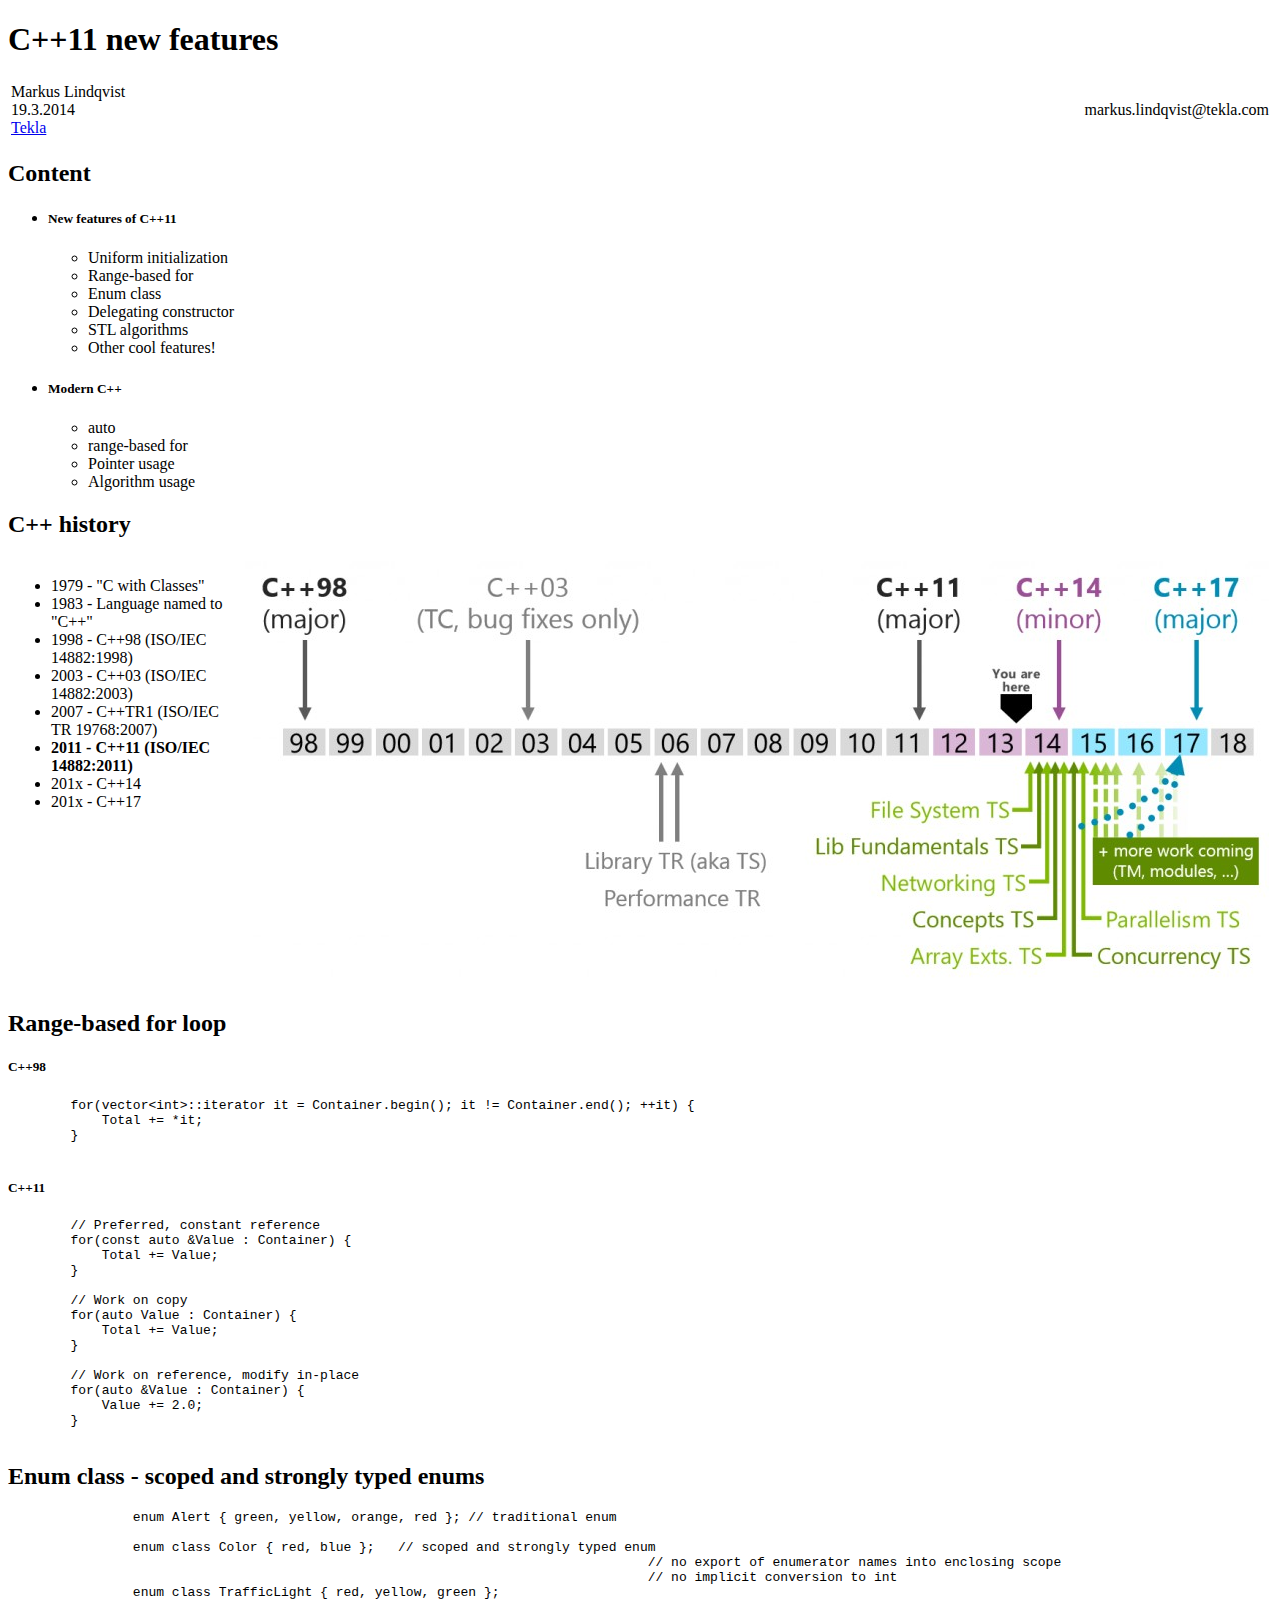
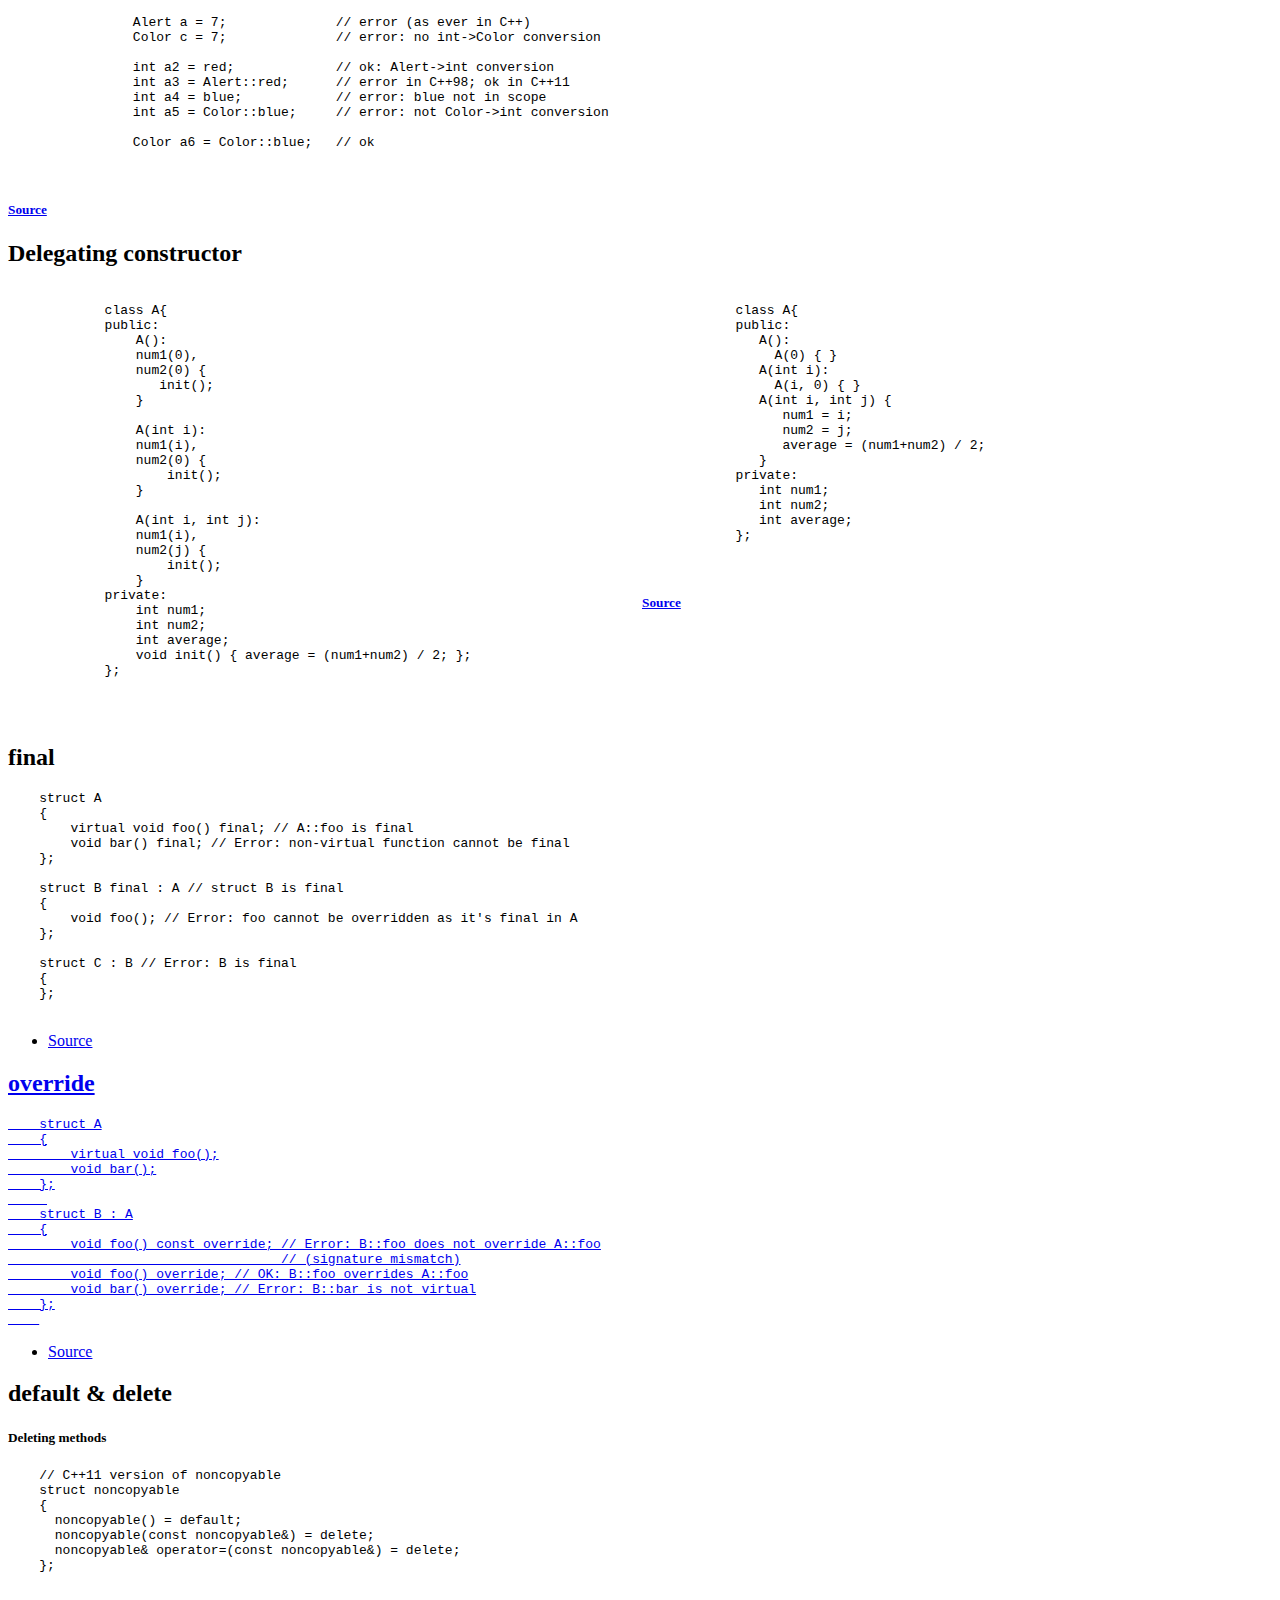
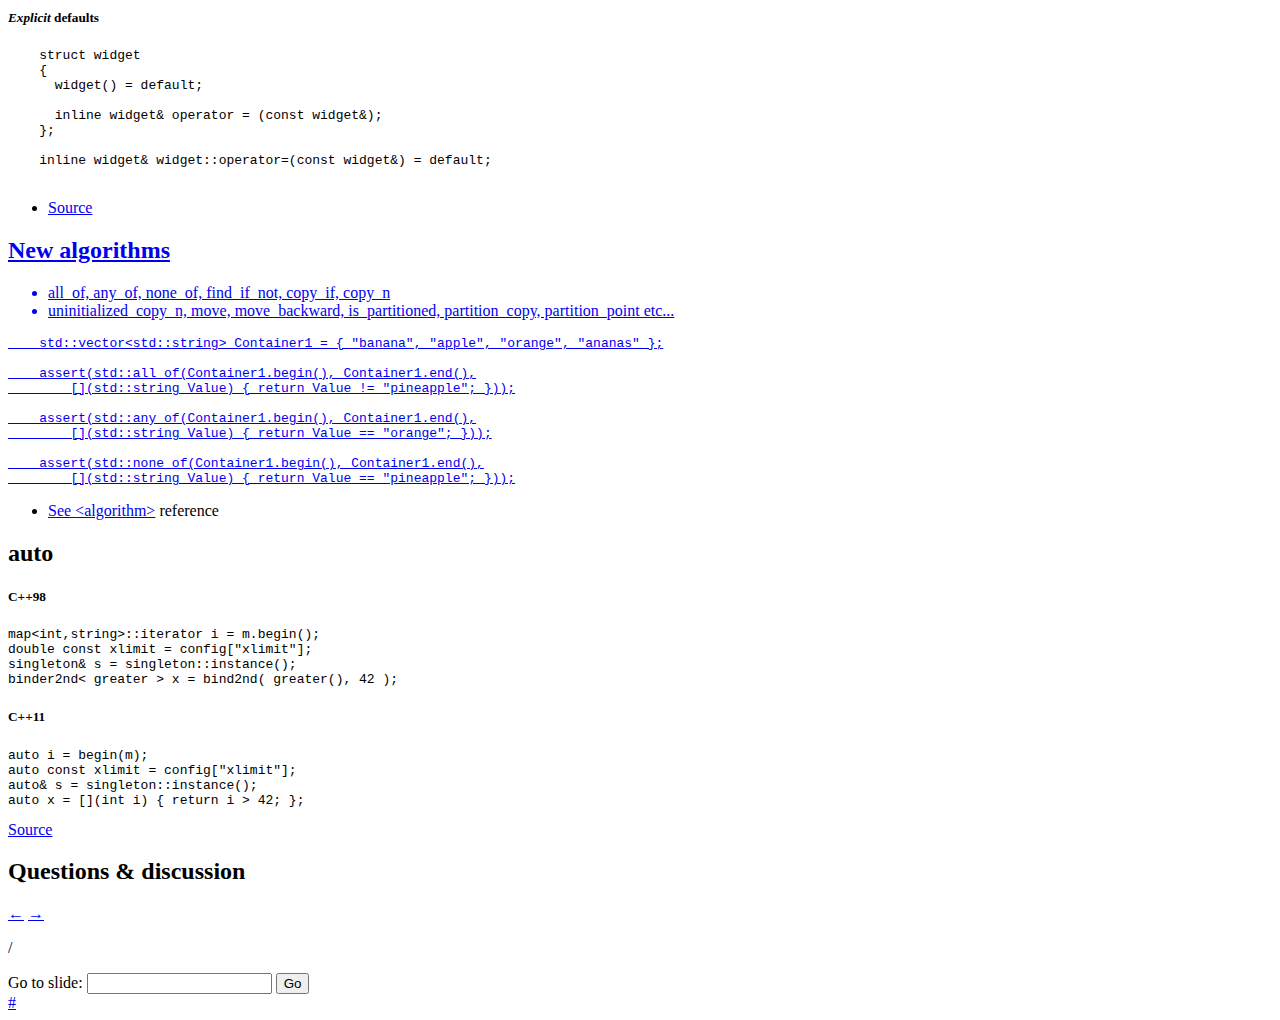
==== cpp_vs2013.html @ 58fe328d "C++11 slides" ====
<!DOCTYPE html>
<html class="no-js" lang="en"> 
    <head>
	<meta http-equiv="Content-Type" content="text/html; charset=UTF-8">
	<meta charset="utf-8">
	<meta http-equiv="X-UA-Compatible" content="IE=edge,chrome=1">

	<title>C++11 new features</title>    
	<meta name="description" content="">
	<meta name="viewport" content="width=1024, user-scalable=no">

	<!-- Core and extension CSS files -->
	<link rel="stylesheet" href="css/deck.core.css">
	<link rel="stylesheet" href="css/deck.goto.css">
	<link rel="stylesheet" href="css/deck.menu.css">
	<link rel="stylesheet" href="css/deck.navigation.css">
	<link rel="stylesheet" href="css/deck.status.css">
	<link rel="stylesheet" href="css/deck.hash.css">
	
	<link href="js/css" rel="stylesheet" type="text/css.css">        
	<link href="js/css(1)" rel="stylesheet" type="text/css">

	<!-- Theme CSS files -->
	<link rel="stylesheet" id="style-theme-link" href="css/swiss.css">
	<link rel="stylesheet" id="transition-theme-link" href="css/horizontal-slide.css">
	
	<script src="js/modernizr.custom.js"></script><style type="text/css"></style>
	<link type="text/css" rel="stylesheet" href="css/shCoreDefault.css">
	
	<!-- Custom CSS just for this page -->        
	<link rel="stylesheet" href="css/tekla.css"> 
</head>
<body class="deck-container">

<section class="slide">
	<h1>C++11 new features</h1>
	<div class="title-page">
		<p></p>
		<table width="100%">
		  <colgroup>
			<col width="1*">
			<col width="1*">
		  </colgroup>
		<tbody>
			<tr><td>
			Markus Lindqvist<br>
			19.3.2014<br>
			<a href="http://tekla.com">Tekla</a></td>
			<td><p align="right">
			markus.lindqvist@tekla.com<br>
			</p></td></tr>
			</tbody>
		</table>
	</div>
</section>

<section class="slide">
	<h2>Content</h2>
	<ul>
		<li><h5>New features of C++11</h5>
			<ul>
				<li>Uniform initialization</li>
				<li>Range-based for</li>
				<li>Enum class</li>
				<li>Delegating constructor</li>
				<li>STL algorithms</li>
				<li>Other cool features!</li>
			</ul>
		</li>
		<li><h5>Modern C++</h5>
			<ul>
				<li>auto</li>
				<li>range-based for</li>
				<li>Pointer usage</li>
				<li>Algorithm usage</li>
			</ul>
		</li>
	</ul>
</section>

<!-- next slide -->
<section class="slide">
	<h2>C++ history</h2>
	<table style="width: 100%">
		<colgroup>
			<col width="50%" /><col width="50%" />
		</colgroup>
		<tr>
		<td valign="top"><!-- Other input -->
			<ul>
				<li>1979 - "C with Classes"</li>
				<li>1983 - Language named to "C++"</li>
				<li>1998 - C++98 (ISO/IEC 14882:1998)</li>
				<li>2003 - C++03 (ISO/IEC 14882:2003)</li>
				<li>2007 - C++TR1 (ISO/IEC TR 19768:2007)</li>
				<li><strong>2011 - C++11 (ISO/IEC 14882:2011)</strong></li>
				<li>201x - C++14</li>
				<li>201x - C++17</li>
			</ul>
		</td>
		<td valign="top"><!-- Other input -->
			<img src="img/cpp_evolution.jpg" alt="" />
		</td>
	</table>
</section>

<!-- next slide -->
<section class="slide">
	<h2>Range-based for loop</h2>
	<h5>C++98</h5>
	<pre class="brush: c++">
	for(vector&lt;int>::iterator it = Container.begin(); it != Container.end(); ++it) {
	    Total += *it;
	}
	</pre>
	<h5>C++11</h5>
	<pre class="brush: c++">
	// Preferred, constant reference
	for(const auto &Value : Container) {
	    Total += Value;
	}

	// Work on copy
	for(auto Value : Container) {
	    Total += Value;
	}

	// Work on reference, modify in-place
	for(auto &Value : Container) {
	    Value += 2.0;
	}
	</pre>
</section>

<section class="slide">
	<h2>Enum class - scoped and strongly typed enums</h2>
	<pre class="brush: c++">
		enum Alert { green, yellow, orange, red }; // traditional enum

		enum class Color { red, blue };   // scoped and strongly typed enum
										  // no export of enumerator names into enclosing scope
										  // no implicit conversion to int
		enum class TrafficLight { red, yellow, green };

		Alert a = 7;              // error (as ever in C++)
		Color c = 7;              // error: no int->Color conversion

		int a2 = red;             // ok: Alert->int conversion
		int a3 = Alert::red;      // error in C++98; ok in C++11
		int a4 = blue;            // error: blue not in scope
		int a5 = Color::blue;     // error: not Color->int conversion

		Color a6 = Color::blue;   // ok

	</pre>
	
	<h5><a href="http://www.stroustrup.com/C++11FAQ.html#enum">Source</a></h5>
</section>

<section class="slide">
	<h2>Delegating constructor</h2>
	<table style="width: 100%">
		<colgroup>
			<col width="50%" /><col width="50%" />
		</colgroup>
		<tr>
		<td valign="top">
            <pre class="brush: c++">
            class A{
            public:
                A():
                num1(0),
                num2(0) {
                   init();
                }
                
                A(int i):
                num1(i),
                num2(0) {
                    init();
                }
                
                A(int i, int j):
                num1(i),
                num2(j) {
                    init();
                }
            private:
                int num1;
                int num2;
                int average;
                void init() { average = (num1+num2) / 2; };
            };

            </pre>
        </td>
        <td valign="top"><!-- Other input -->
            <pre class="brush: c++">
            class A{
            public:    
               A():
                 A(0) { }
               A(int i):
                 A(i, 0) { }
               A(int i, int j) {
                  num1 = i;
                  num2 = j;
                  average = (num1+num2) / 2;
               }
            private:
               int num1;
               int num2;
               int average;
            };

            </pre>
            <h5><a href="https://www.ibm.com/developerworks/community/blogs/5894415f-be62-4bc0-81c5-3956e82276f3/entry/introduction_to_the_c_11_feature_delegating_constructors?lang=en">Source</a></h5>
		</td>
	</table>
</section>

<section class="slide">
	<h2>final</h2>
    <pre class="brush: c++">
    struct A
    {
        virtual void foo() final; // A::foo is final
        void bar() final; // Error: non-virtual function cannot be final
    };
     
    struct B final : A // struct B is final
    {
        void foo(); // Error: foo cannot be overridden as it's final in A
    };
     
    struct C : B // Error: B is final
    {
    };
    </pre>
	<ul>
		<li><a href="http://en.cppreference.com/w/cpp/language/final">Source</li>
	</ul>
</section>

<section class="slide">
	<h2>override</h2>
    <pre class="brush: c++">
    struct A
    {
        virtual void foo();
        void bar();
    };
     
    struct B : A
    {
        void foo() const override; // Error: B::foo does not override A::foo
                                   // (signature mismatch)
        void foo() override; // OK: B::foo overrides A::foo
        void bar() override; // Error: B::bar is not virtual
    };
    </pre>
	<ul>
		<li><a href="http://en.cppreference.com/w/cpp/language/override">Source</a></li>
	</ul>
</section>

<section class="slide">
	<h2>default & delete</h2>
    <h5>Deleting methods</h5>
    <pre class="brush: c++">
    // C++11 version of noncopyable
    struct noncopyable
    {
      noncopyable() = default;
      noncopyable(const noncopyable&) = delete;
      noncopyable& operator=(const noncopyable&) = delete;
    };
    </pre>
    <h5><i>Explicit</i> defaults</h5>
    <pre class="brush: c++">
    struct widget
    {
      widget() = default;

      inline widget& operator = (const widget&);
    };

    inline widget& widget::operator=(const widget&) = default;
    </pre>

	<ul>
		<li><a href="http://msdn.microsoft.com/en-us/library/dn457344.aspx">Source</li>
	</ul>
</section>

<section class="slide">
<h2>New algorithms</h2>
	<ul>
		<li>all_of, any_of, none_of, find_if_not, copy_if, copy_n</li>
        <li>uninitialized_copy_n, move, move_backward, is_partitioned, partition_copy, partition_point etc...</li>
	</ul>
<pre class="brush: c++">
    std::vector&lt;std::string> Container1 = { "banana", "apple", "orange", "ananas" };

    assert(std::all_of(Container1.begin(), Container1.end(),
        [](std::string Value) { return Value != "pineapple"; }));

    assert(std::any_of(Container1.begin(), Container1.end(),
        [](std::string Value) { return Value == "orange"; }));

    assert(std::none_of(Container1.begin(), Container1.end(),
        [](std::string Value) { return Value == "pineapple"; }));
</pre>
	<ul>
		<li>See <a href="http://www.cplusplus.com/reference/algorithm/">&lt;algorithm></a> reference</li>
	</ul>
</section>

<!-- next slide -->
<section class="slide">
<h2>auto</h2>
<h5>C++98</h5>
<pre class="brush: c++">
map&lt;int,string>::iterator i = m.begin();
double const xlimit = config["xlimit"];
singleton& s = singleton::instance();
binder2nd< greater > x = bind2nd( greater(), 42 );
</pre>
<h5>C++11</h5>
<pre class="brush: c++">
auto i = begin(m);
auto const xlimit = config["xlimit"];
auto& s = singleton::instance();
auto x = [](int i) { return i > 42; };
</pre>
<a href="http://herbsutter.com/elements-of-modern-c-style/">Source</a>

</section>

<section class="slide">
	<h2>Questions & discussion</h2>
</section>
        
        <a href="#" class="deck-prev-link" title="Previous">&#8592;</a>
        <a href="#" class="deck-next-link" title="Next">&#8594;</a>
        
        <p class="deck-status">
            <span class="deck-status-current"></span>/<span class="deck-status-total"></span>
        </p>
        
        <form action="." method="get" class="goto-form">
            <label for="goto-slide">Go to slide:</label>
            <input type="number" name="slidenum" id="goto-slide">
            <input type="submit" value="Go">
        </form>
        
        <a href="." title="Permalink to this slide" class="deck-permalink">#</a>
        
        <script src="js/jquery-1.7.2.min.js"></script>
        <script>window.jQuery</script>
        
        <script type="text/javascript" src="js/syntaxhighlighter_3.0.83/scripts/shCore.js"></script>
        <script type="text/javascript" src="js/syntaxhighlighter_3.0.83/scripts/shBrushJScript.js"></script>
        <script type="text/javascript" src="js/syntaxhighlighter_3.0.83/scripts/shBrushCpp.js"></script>        
        <script type="text/javascript">SyntaxHighlighter.all();</script>
        
        <!-- Deck Core and extensions -->
        <script src="js/deck.core.js"></script>
        <script src="js/deck.menu.js"></script>
        <script src="js/deck.goto.js"></script>
        <script src="js/deck.status.js"></script>
        <script src="js/deck.navigation.js"></script>
        <script src="js/deck.hash.js"></script>
        
        <script type="text/javascript">        
            $(function() {
                // Deck initialization
                $.deck('.slide');
                $('#style-themes').change(function() {
                    $('#style-theme-link').attr('href', $(this).val());
                });
                $('#transition-themes').change(function() {
                    $('#transition-theme-link').attr('href', $(this).val());
                });
                $('pre').click(function (){
                    $(this).toggleClass('highlighted');
                });
            });
        </script>
	</body>
</html>
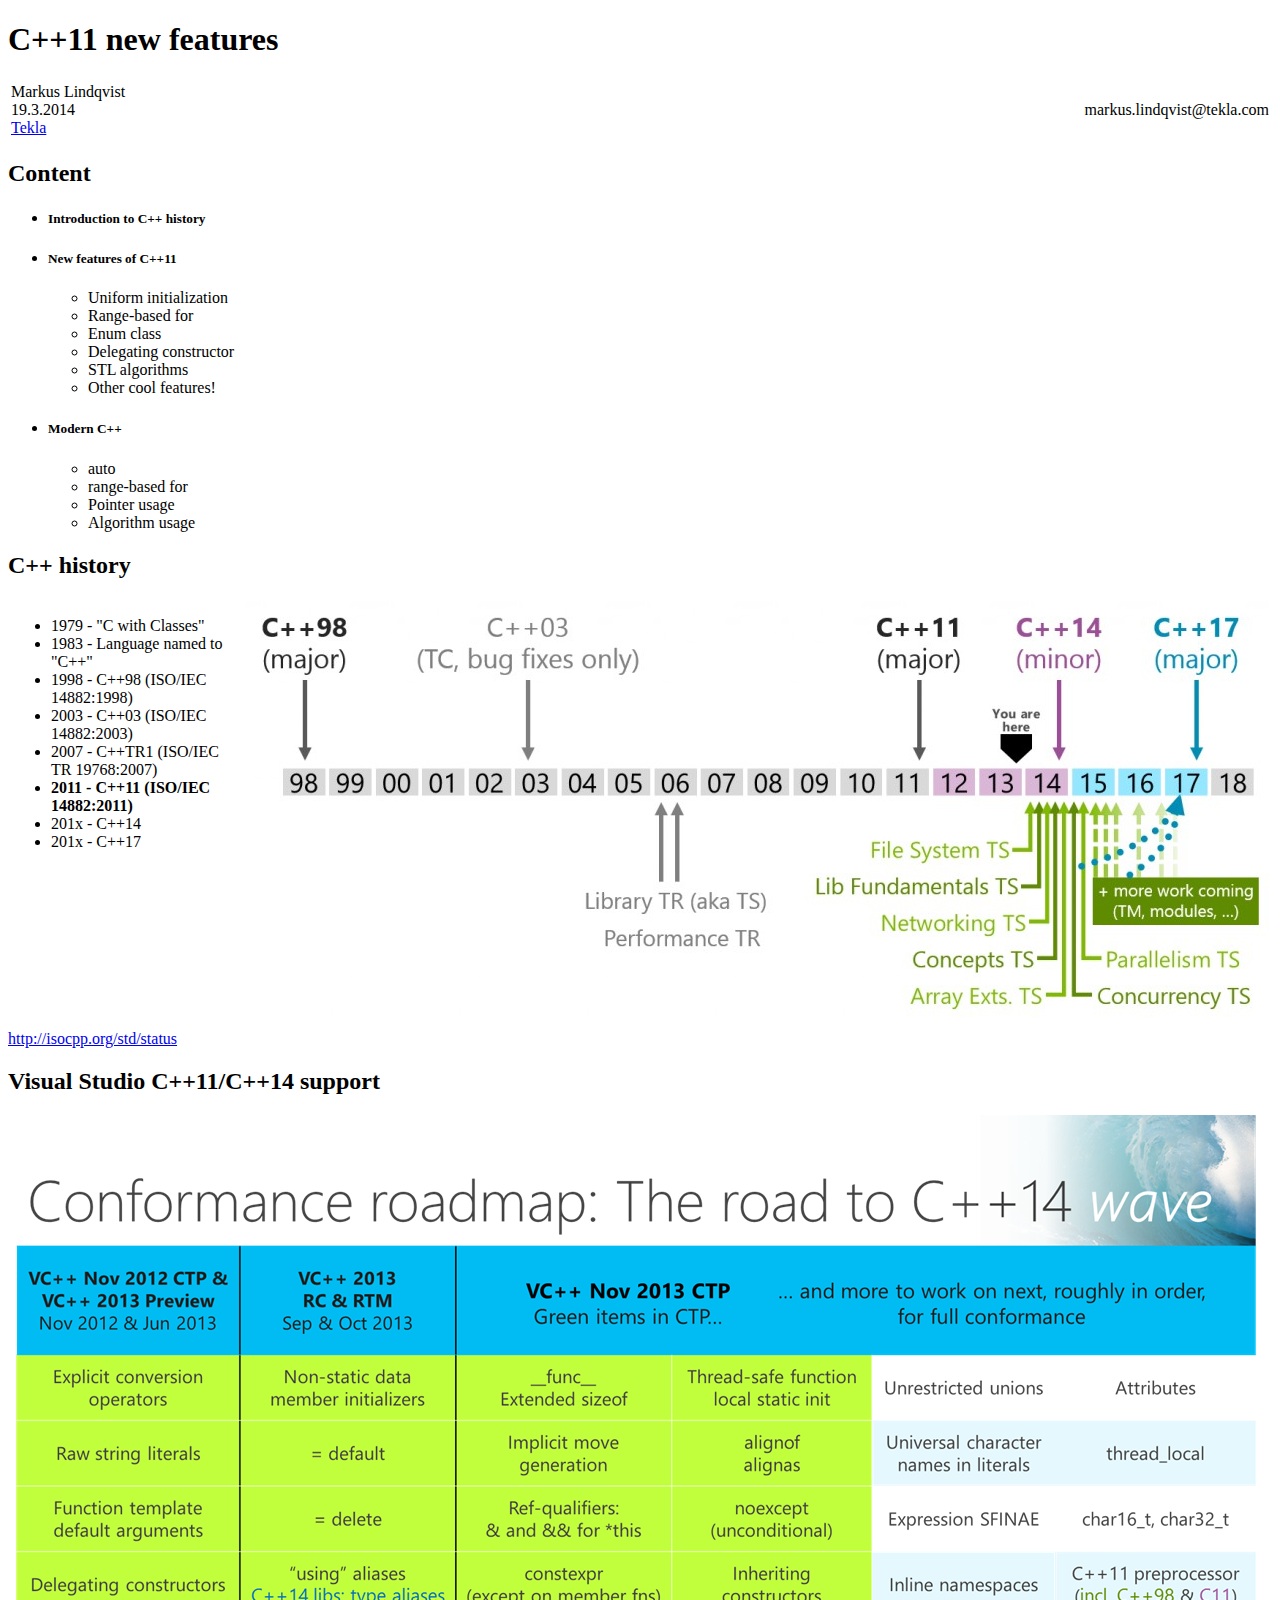
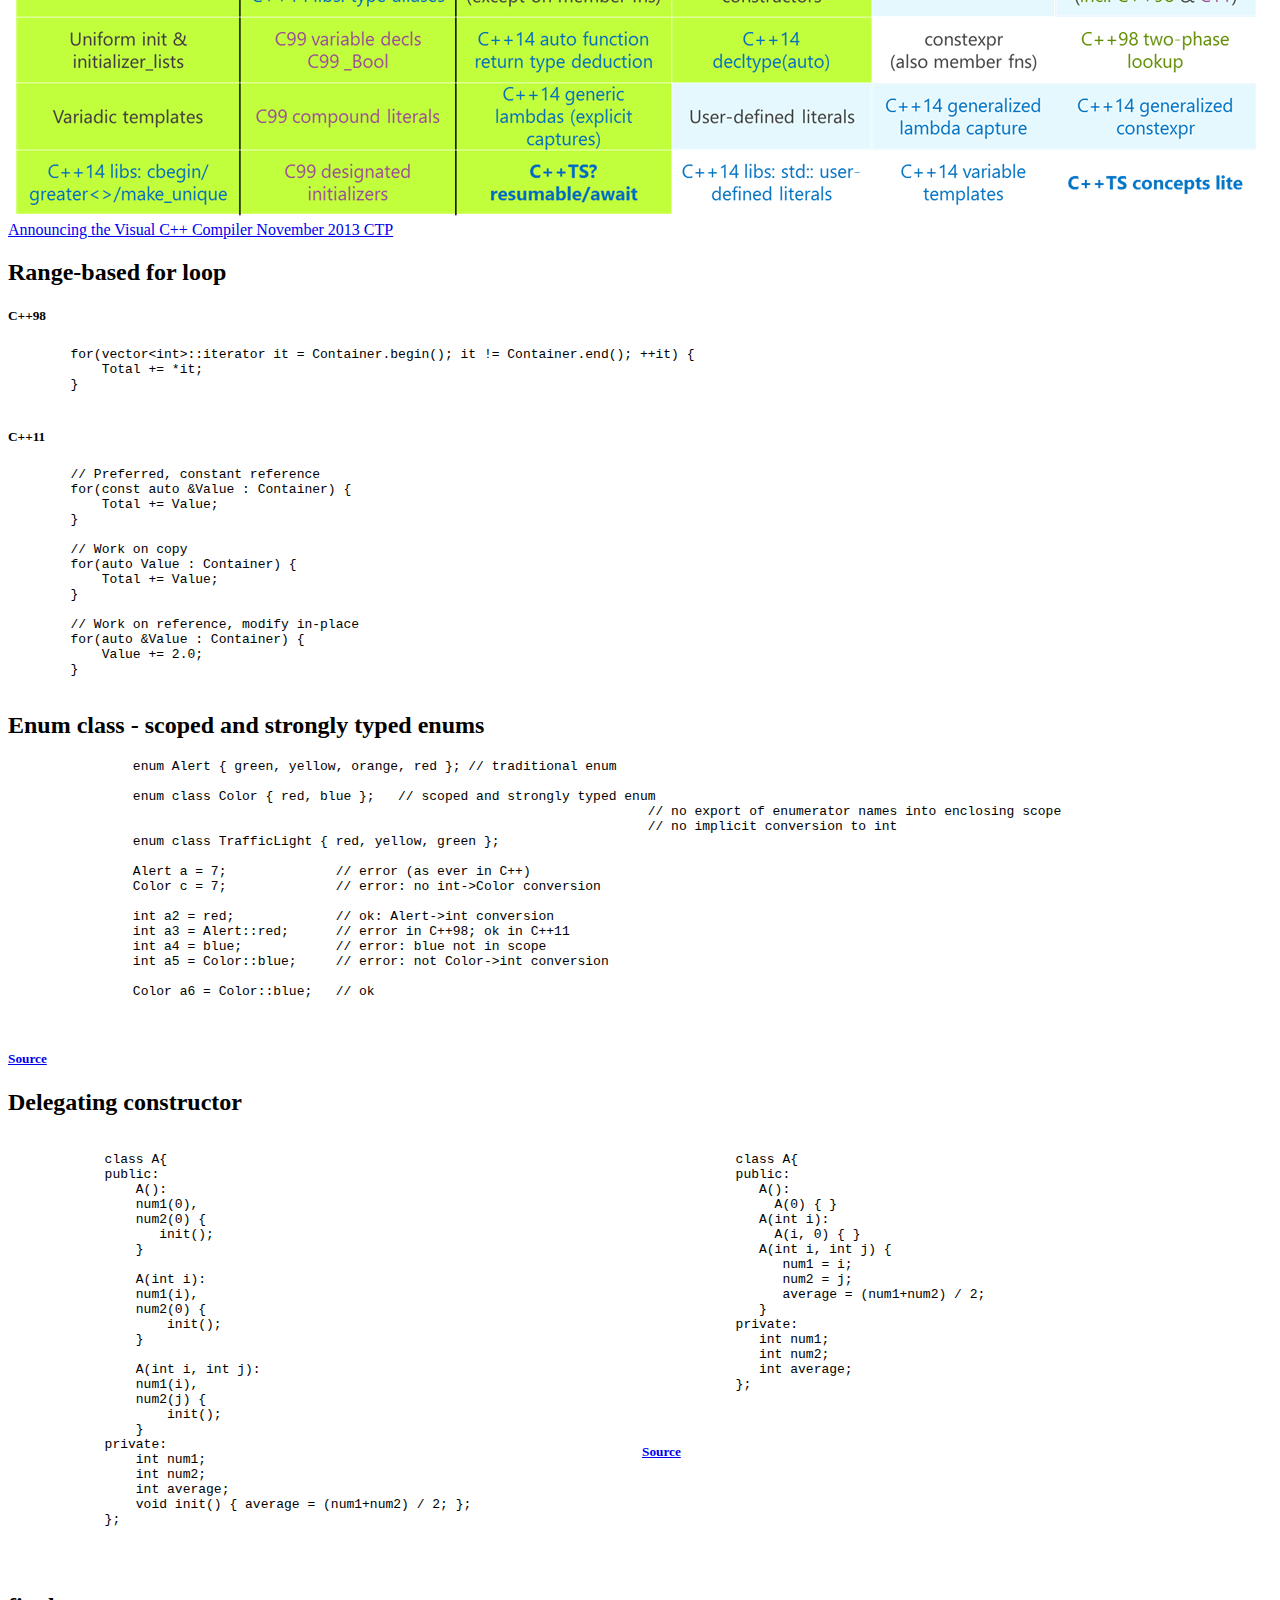
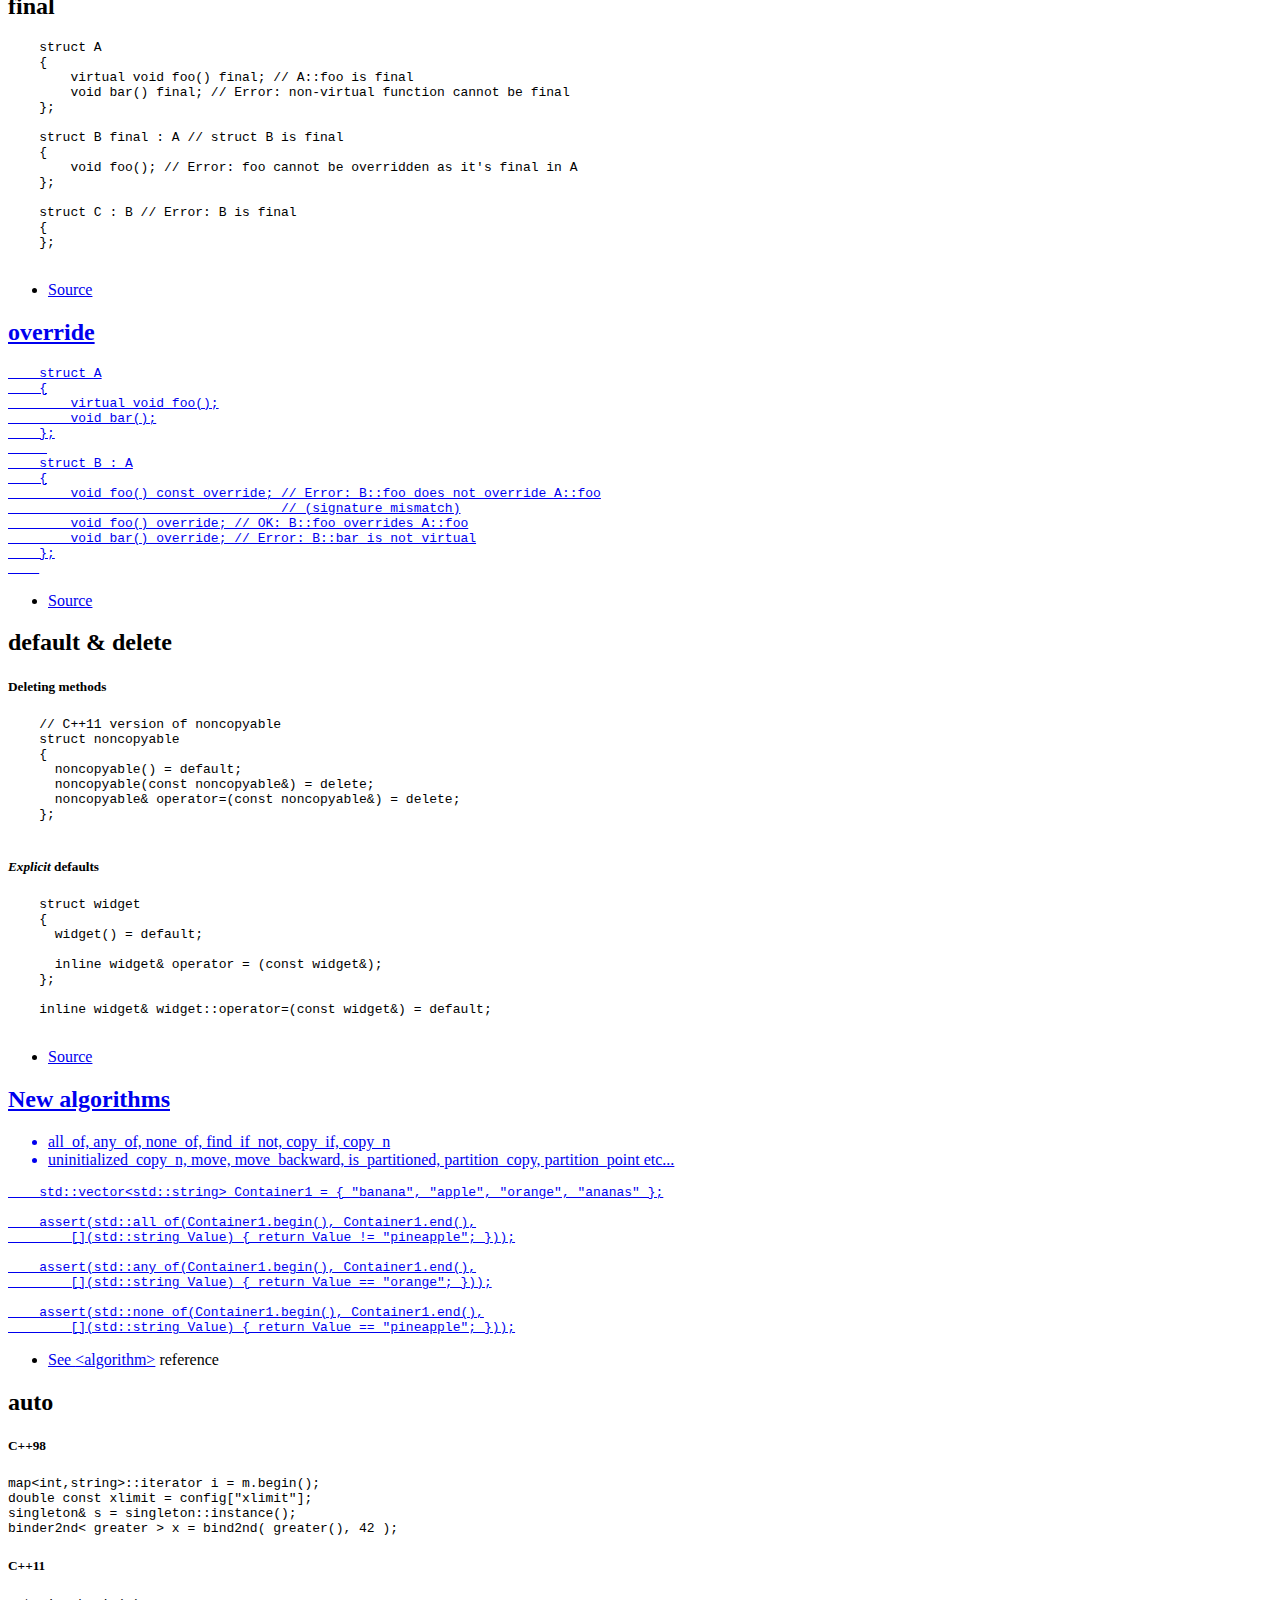
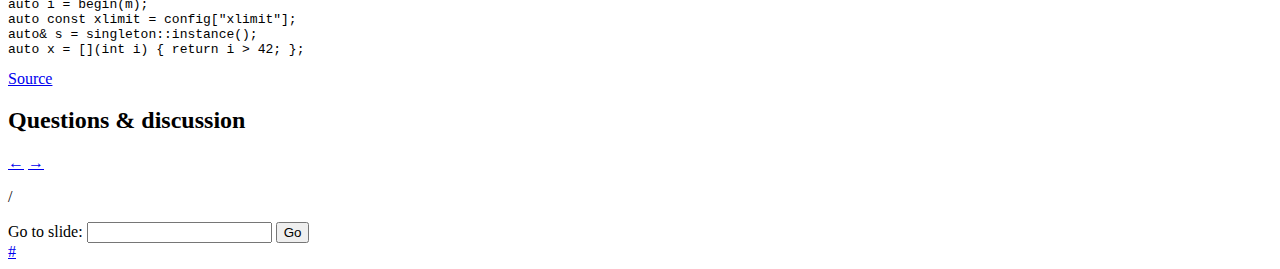
==== commit feae1329: "Visual Studio C++ support" ====
--- a/cpp_vs2013.html
+++ b/cpp_vs2013.html
@@ -56,6 +56,9 @@
 
 <section class="slide">
 	<h2>Content</h2>
+	<ul>
+		<li><h5>Introduction to C++ history</h5></li>
+	</ul>
 	<ul>
 		<li><h5>New features of C++11</h5>
 			<ul>
@@ -102,6 +105,14 @@
 			<img src="img/cpp_evolution.jpg" alt="" />
 		</td>
 	</table>
+    <a href="http://isocpp.org/std/status">http://isocpp.org/std/status</a>
+</section>
+
+<!-- next slide -->
+<section class="slide">
+	<h2>Visual Studio C++11/C++14 support</h2>
+	<img src="img/Updated_Conformance_Map.png" alt="" />
+    <a href="http://blogs.msdn.com/b/vcblog/archive/2013/11/18/announcing-the-visual-c-compiler-november-2013-ctp.aspx">Announcing the Visual C++ Compiler November 2013 CTP</a>
 </section>
 
 <!-- next slide -->
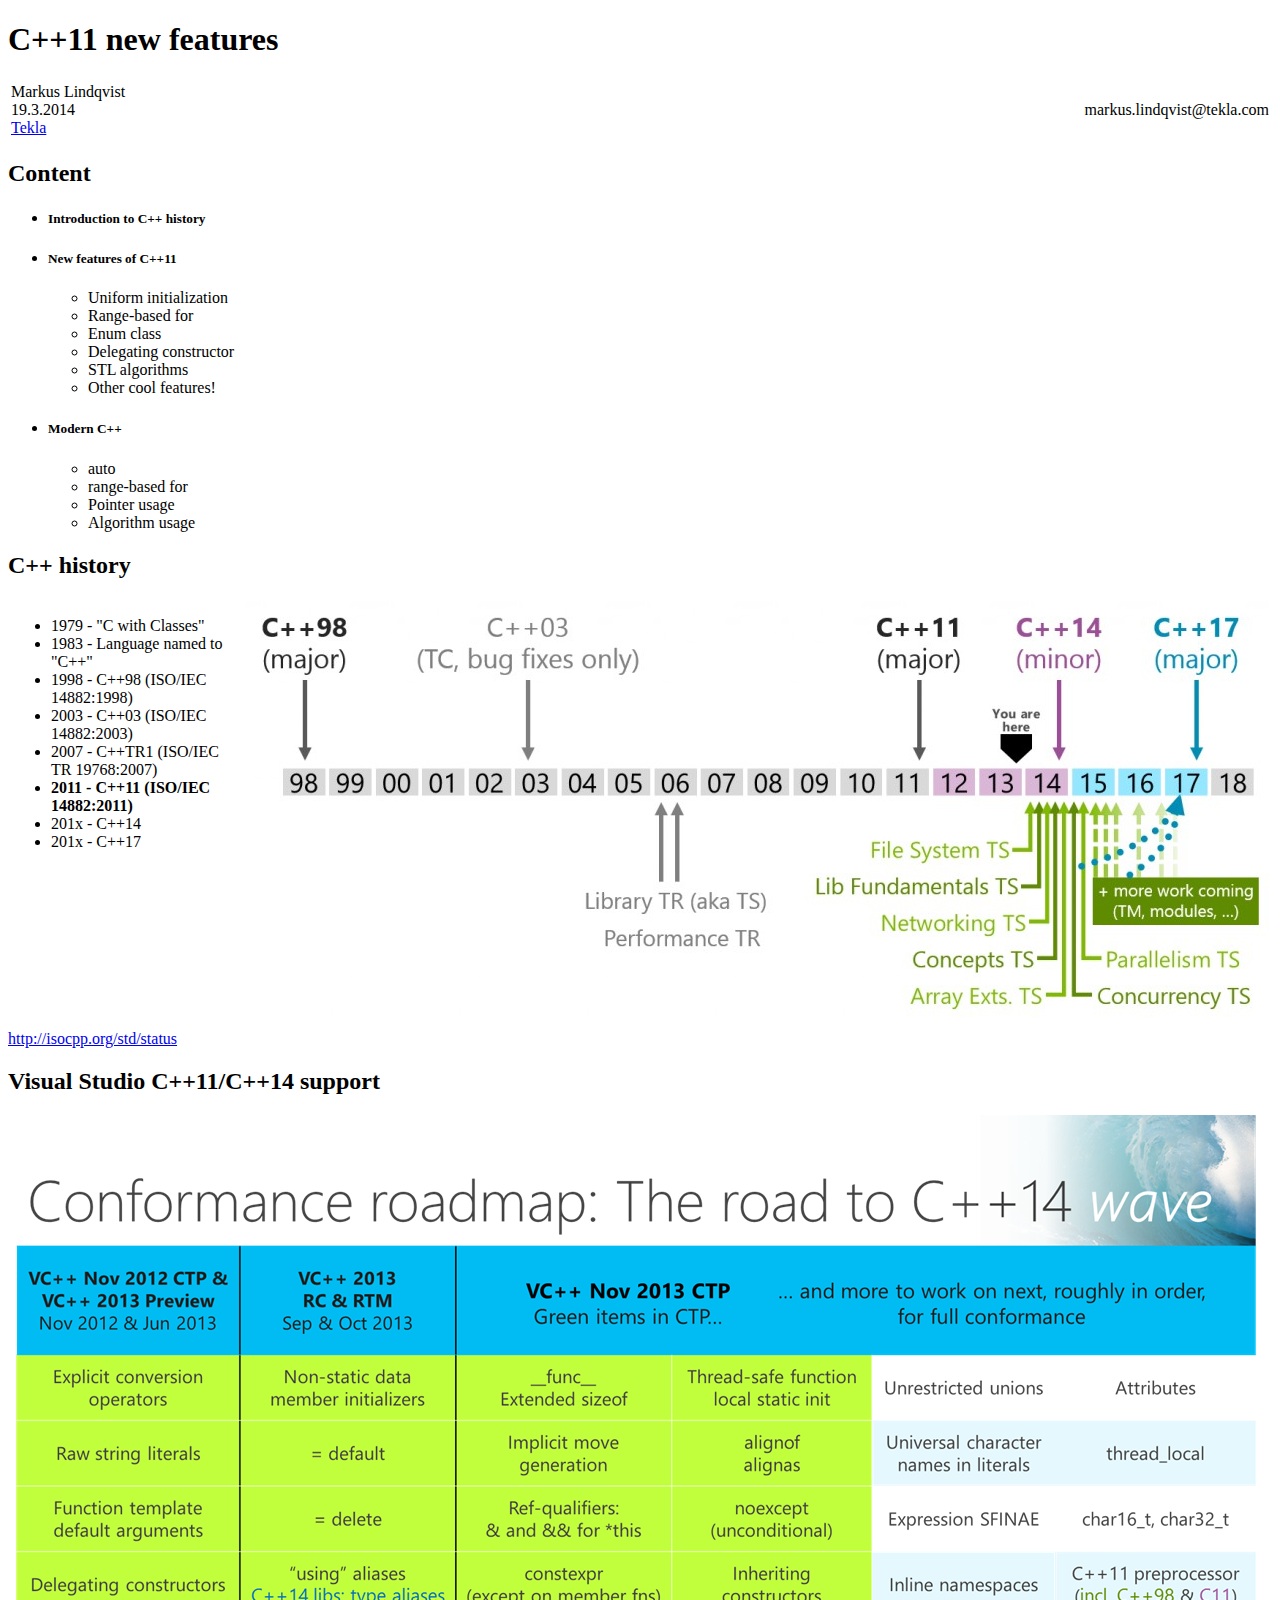
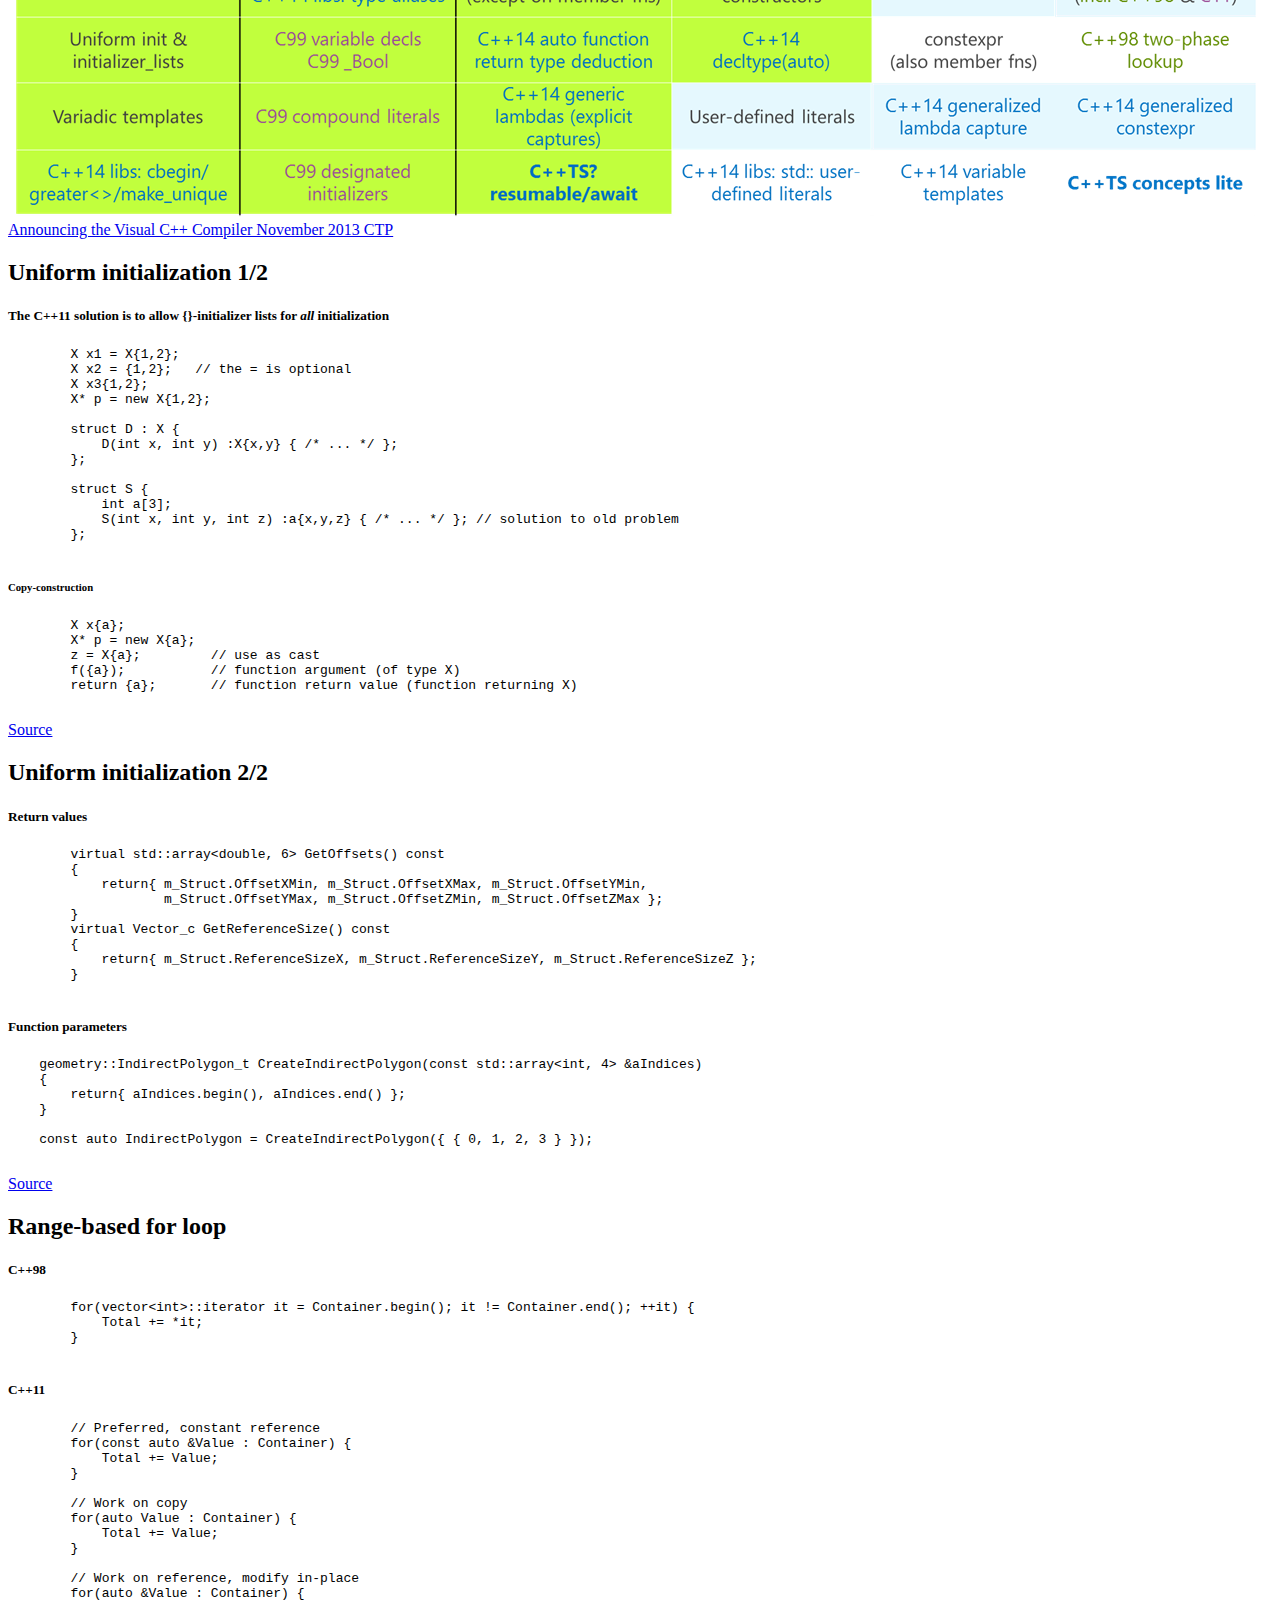
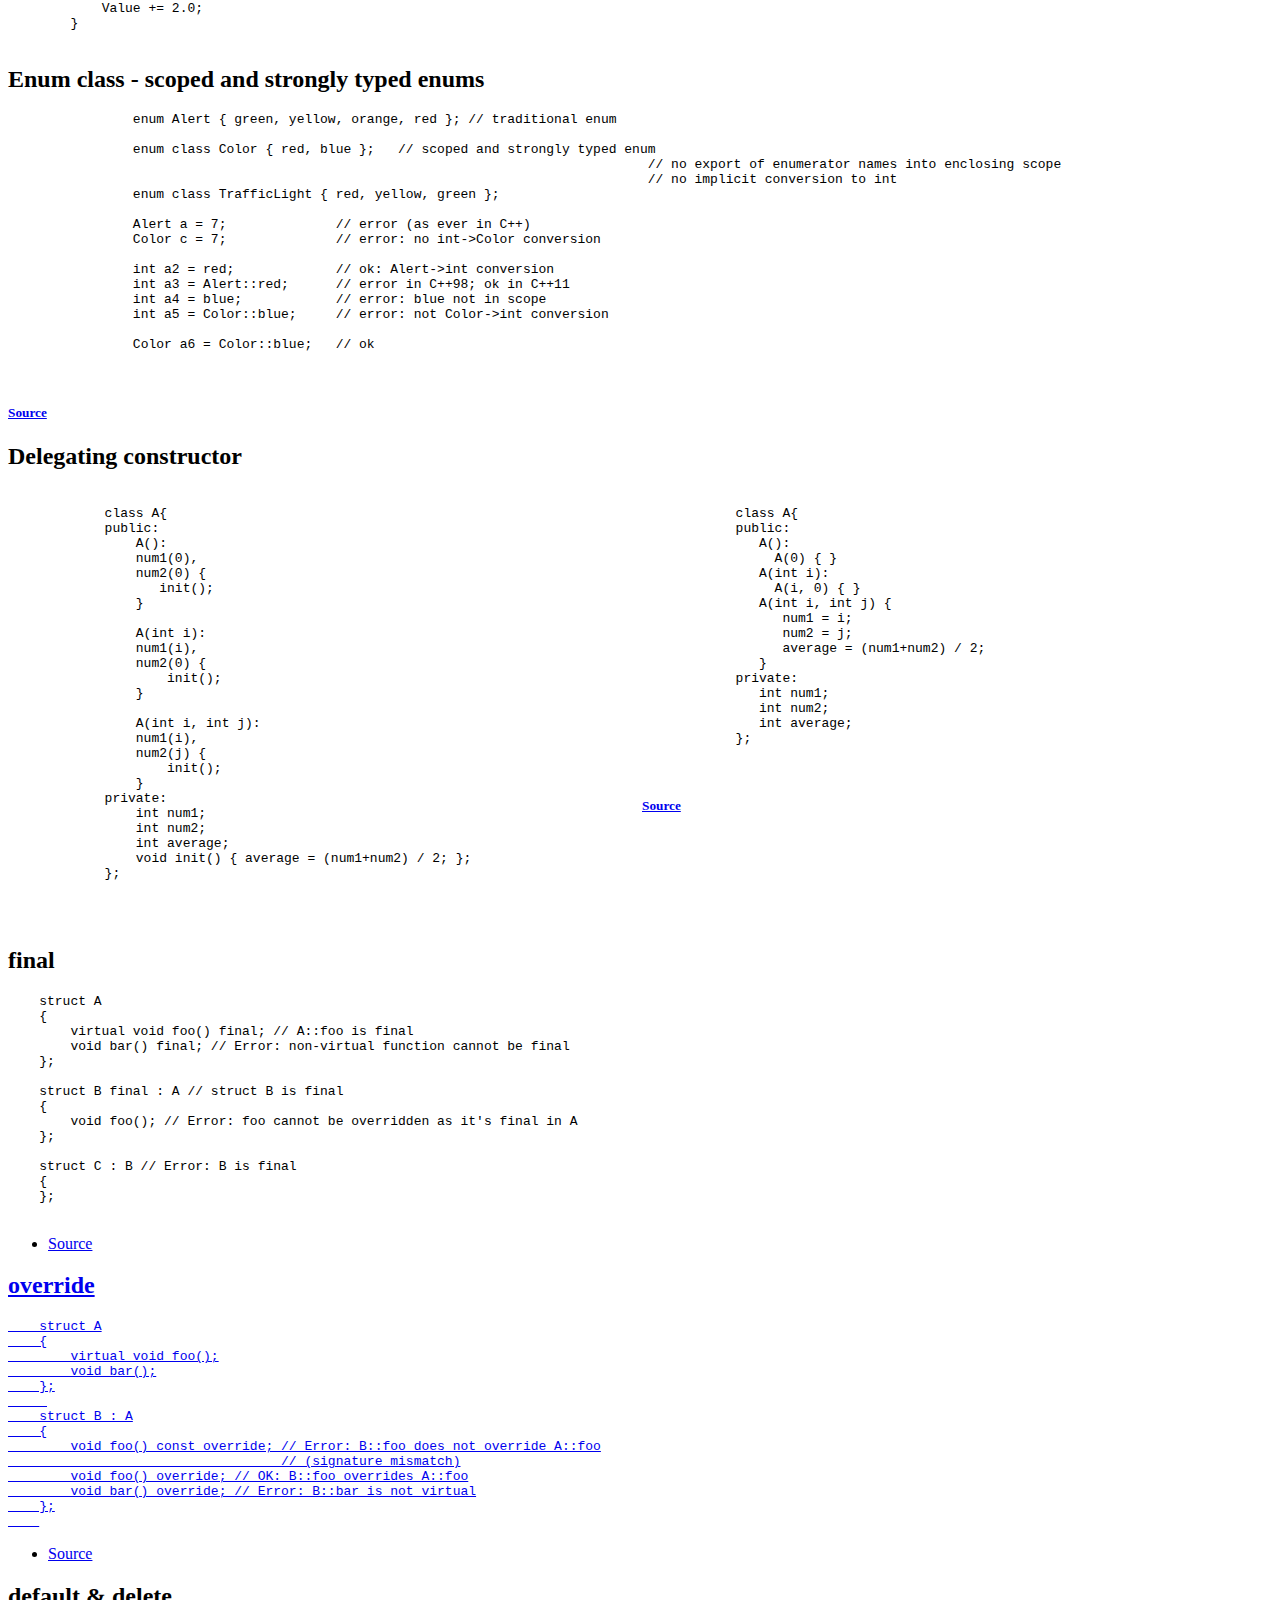
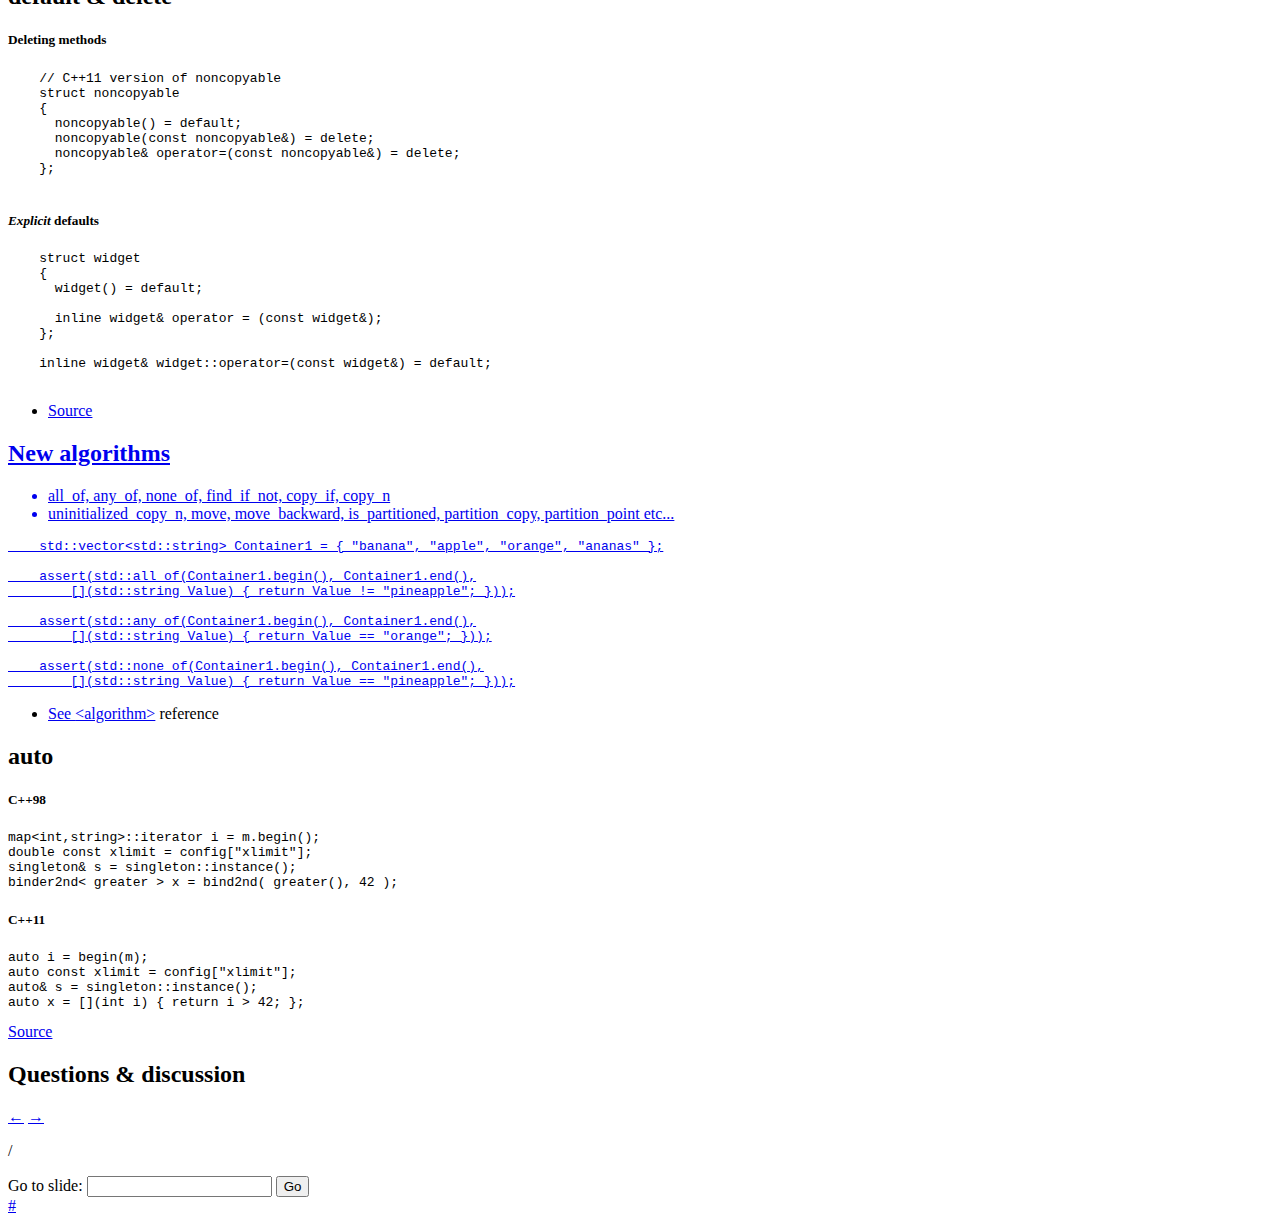
==== commit d942962a: "Uniform initialization" ====
--- a/cpp_vs2013.html
+++ b/cpp_vs2013.html
@@ -115,6 +115,60 @@
     <a href="http://blogs.msdn.com/b/vcblog/archive/2013/11/18/announcing-the-visual-c-compiler-november-2013-ctp.aspx">Announcing the Visual C++ Compiler November 2013 CTP</a>
 </section>
 
+<!-- next slide -->
+<section class="slide">
+	<h2>Uniform initialization 1/2</h2>
+    <h5>The C++11 solution is to allow {}-initializer lists for <em>all</em> initialization</h5>
+	<pre class="brush: c++">
+    	X x1 = X{1,2}; 
+        X x2 = {1,2}; 	// the = is optional
+        X x3{1,2}; 
+        X* p = new X{1,2}; 
+
+        struct D : X {
+            D(int x, int y) :X{x,y} { /* ... */ };
+        };
+
+        struct S {
+            int a[3];
+            S(int x, int y, int z) :a{x,y,z} { /* ... */ }; // solution to old problem
+        };
+	</pre>
+    <h6>Copy-construction</h6>
+	<pre class="brush: c++">
+    	X x{a}; 
+        X* p = new X{a};
+        z = X{a};         // use as cast
+        f({a});           // function argument (of type X)
+        return {a};       // function return value (function returning X)
+	</pre>
+    <a href="http://www.stroustrup.com/C++11FAQ.html#uniform-init">Source</a>
+</section>
+<section class="slide">
+	<h2>Uniform initialization 2/2</h2>
+    <h5>Return values</h5>
+	<pre class="brush: c++">
+        virtual std::array&lt;double, 6> GetOffsets() const
+        {
+            return{ m_Struct.OffsetXMin, m_Struct.OffsetXMax, m_Struct.OffsetYMin,
+                    m_Struct.OffsetYMax, m_Struct.OffsetZMin, m_Struct.OffsetZMax };
+        }
+        virtual Vector_c GetReferenceSize() const
+        {
+            return{ m_Struct.ReferenceSizeX, m_Struct.ReferenceSizeY, m_Struct.ReferenceSizeZ };
+        }
+	</pre>
+    <h5>Function parameters</h5>
+	<pre class="brush: c++">
+    geometry::IndirectPolygon_t CreateIndirectPolygon(const std::array&lt;int, 4> &aIndices)
+    {
+        return{ aIndices.begin(), aIndices.end() };
+    }
+    
+    const auto IndirectPolygon = CreateIndirectPolygon({ { 0, 1, 2, 3 } });
+	</pre>
+    <a href="http://www.stroustrup.com/C++11FAQ.html#uniform-init">Source</a>
+</section>
 <!-- next slide -->
 <section class="slide">
 	<h2>Range-based for loop</h2>
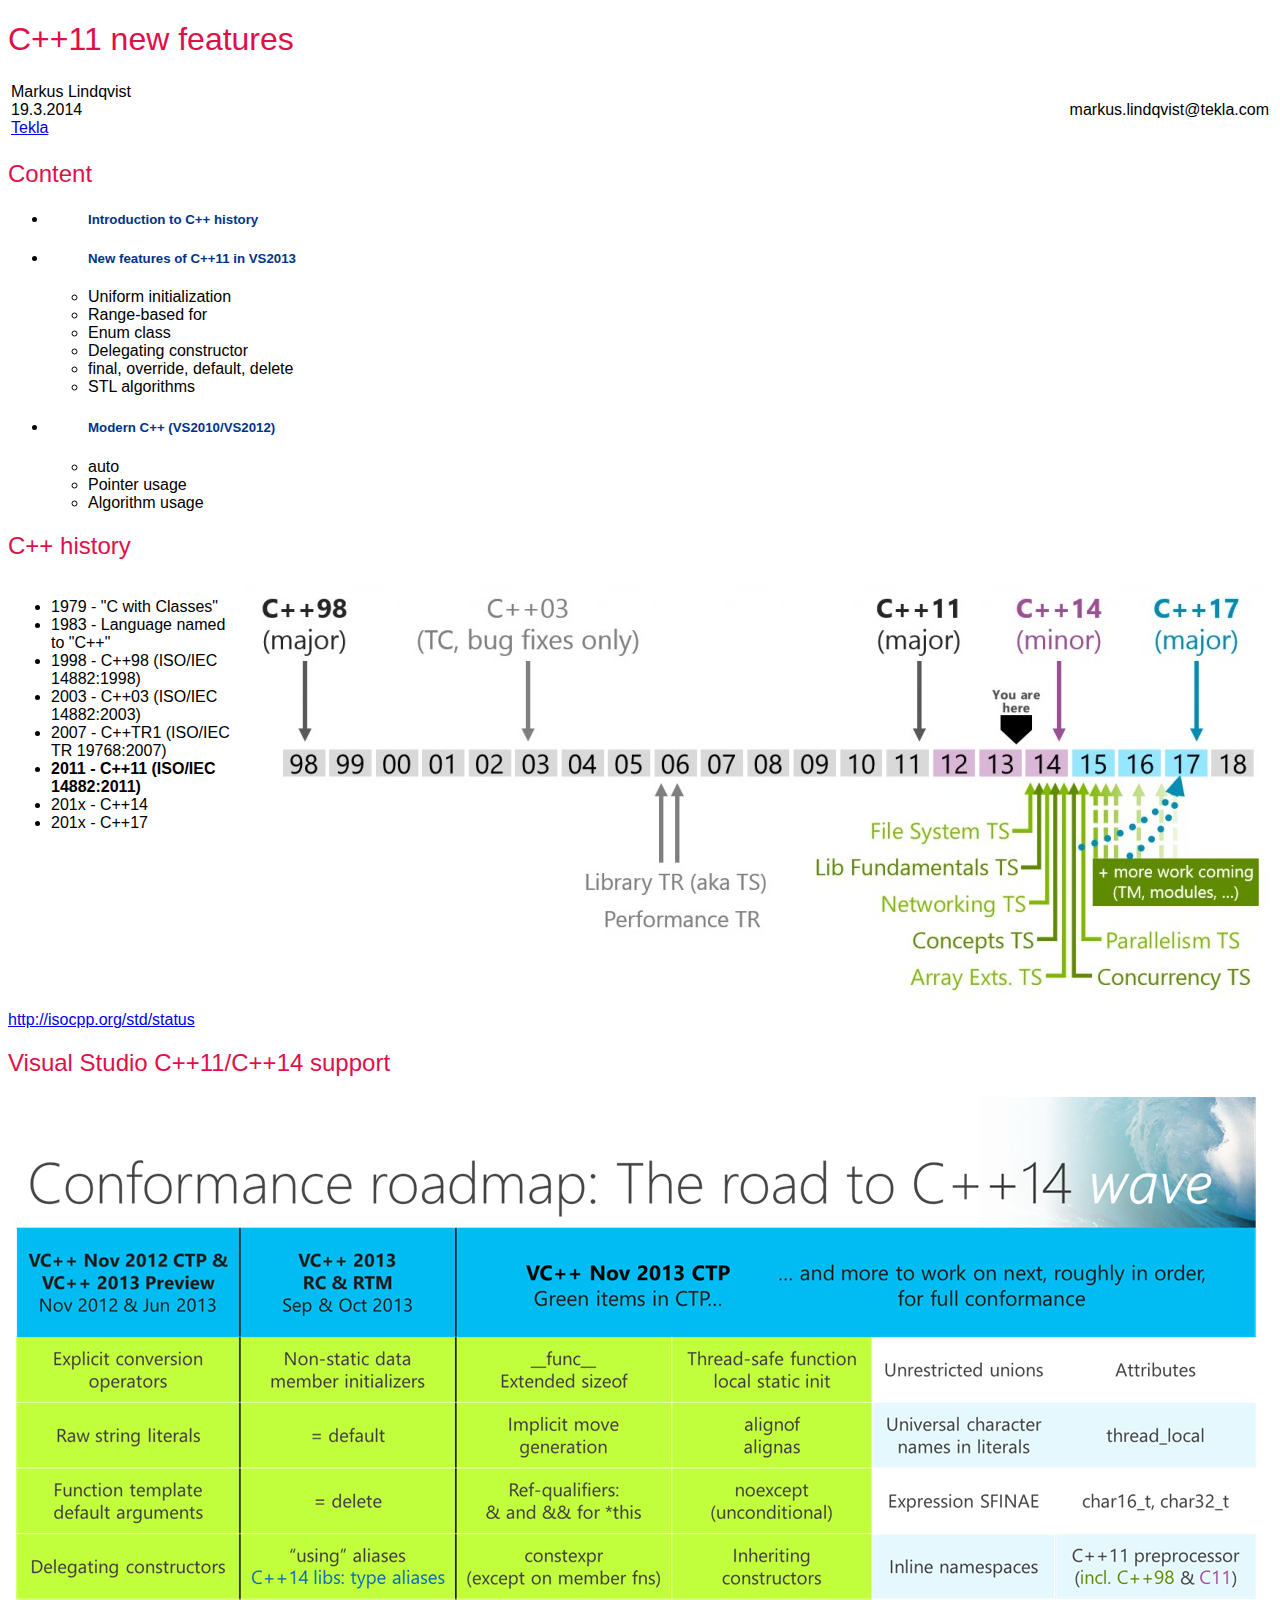
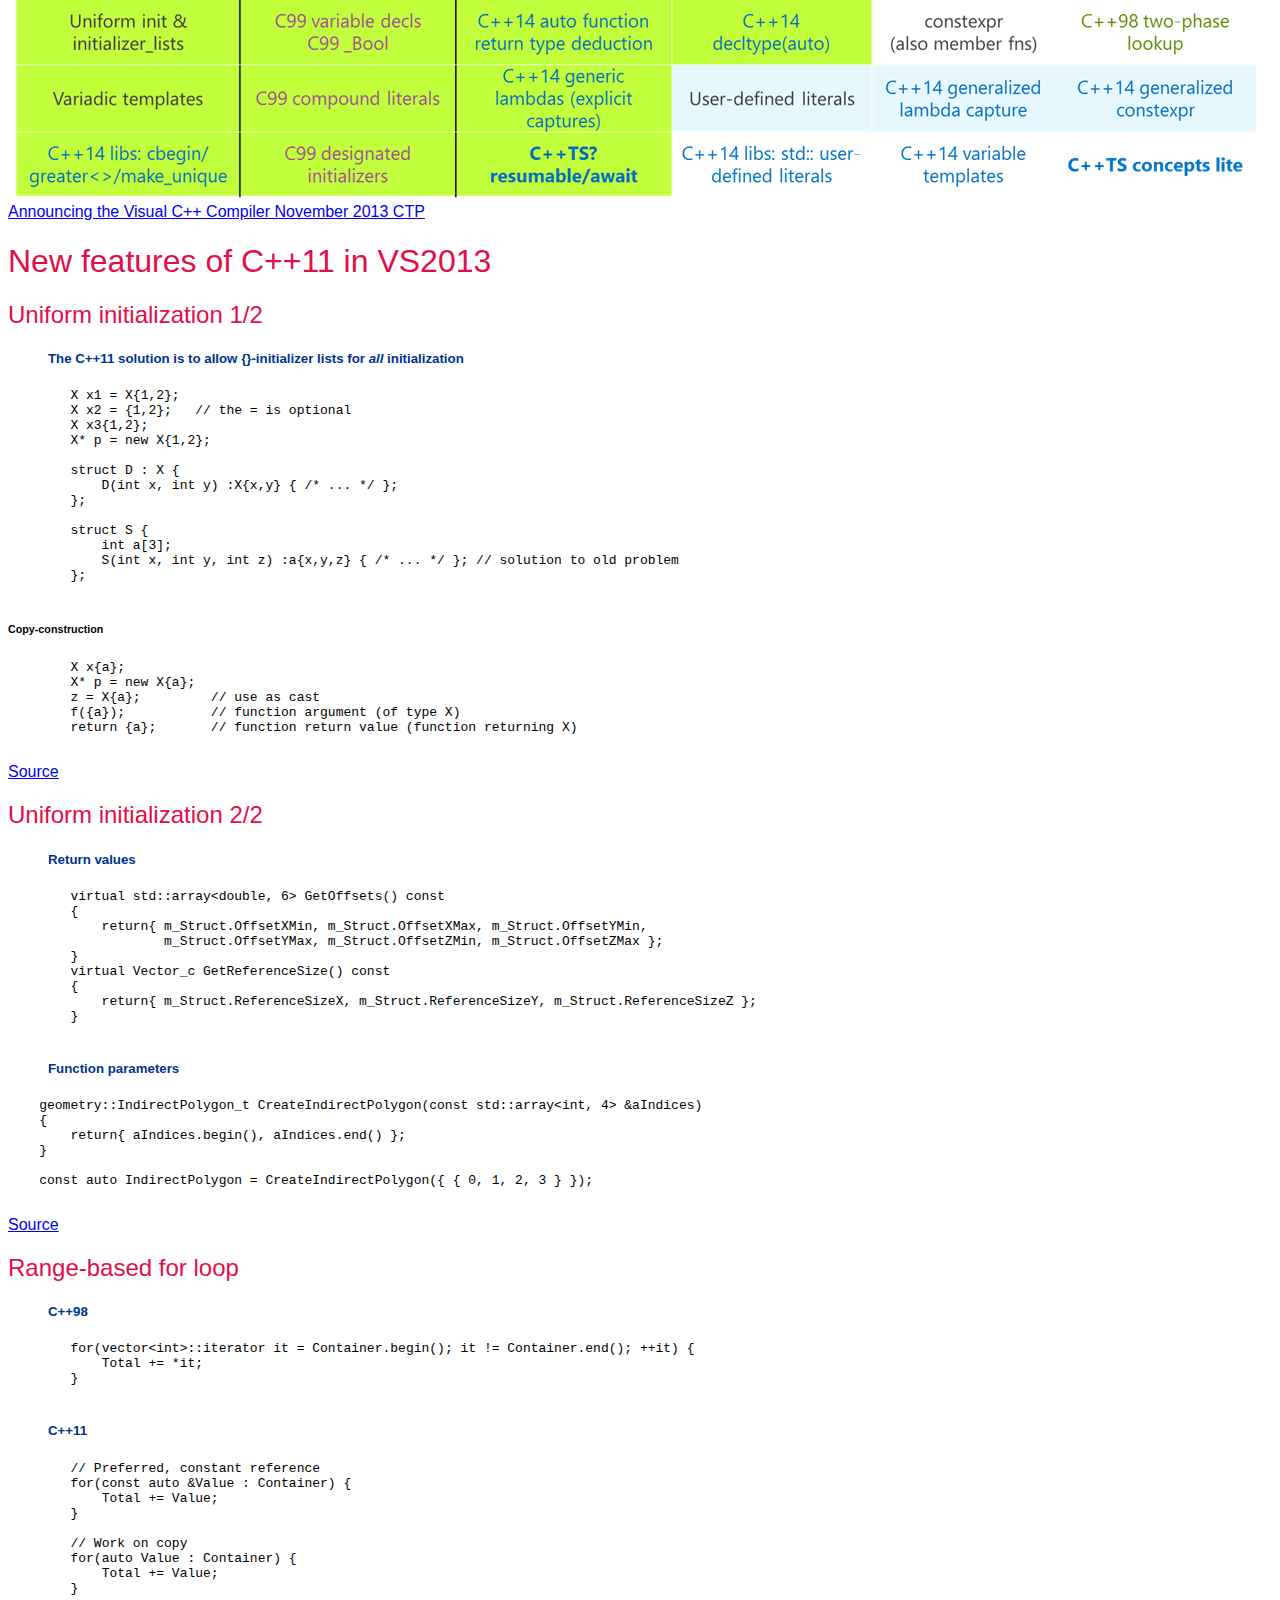
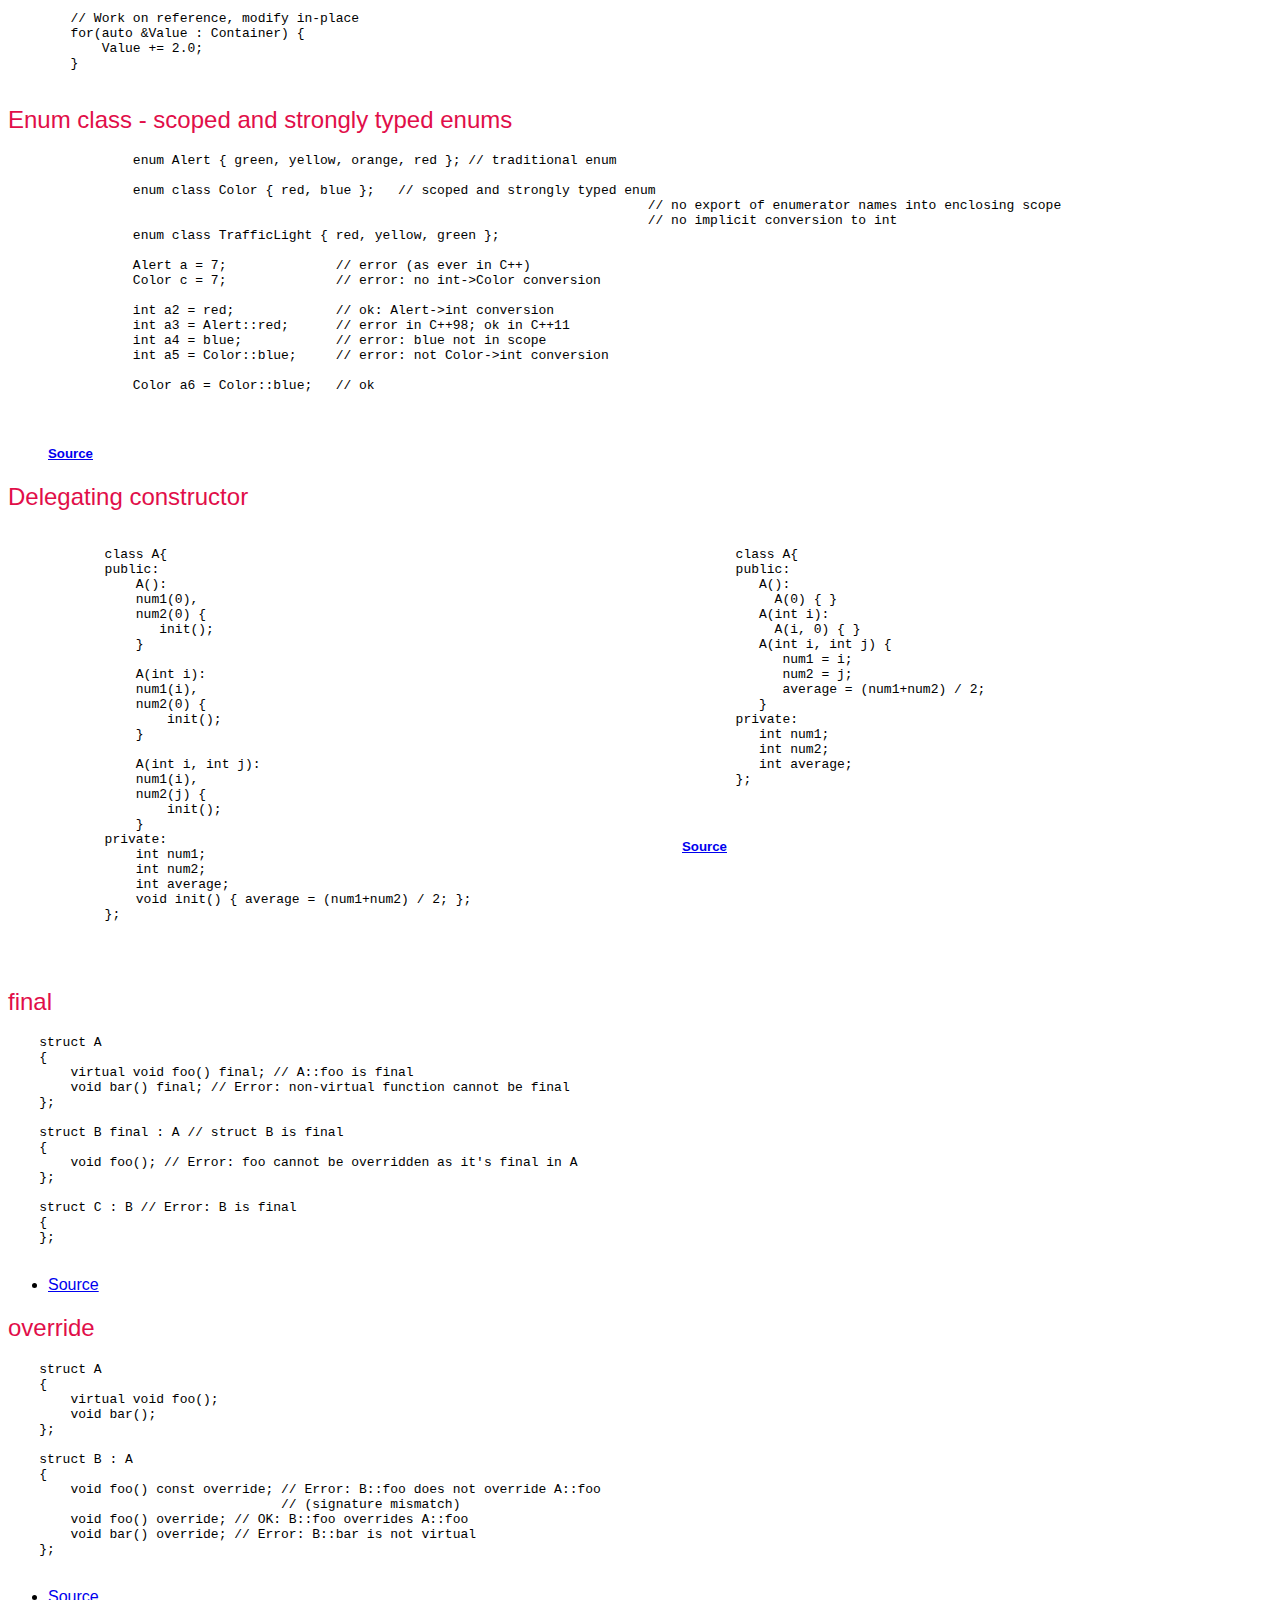
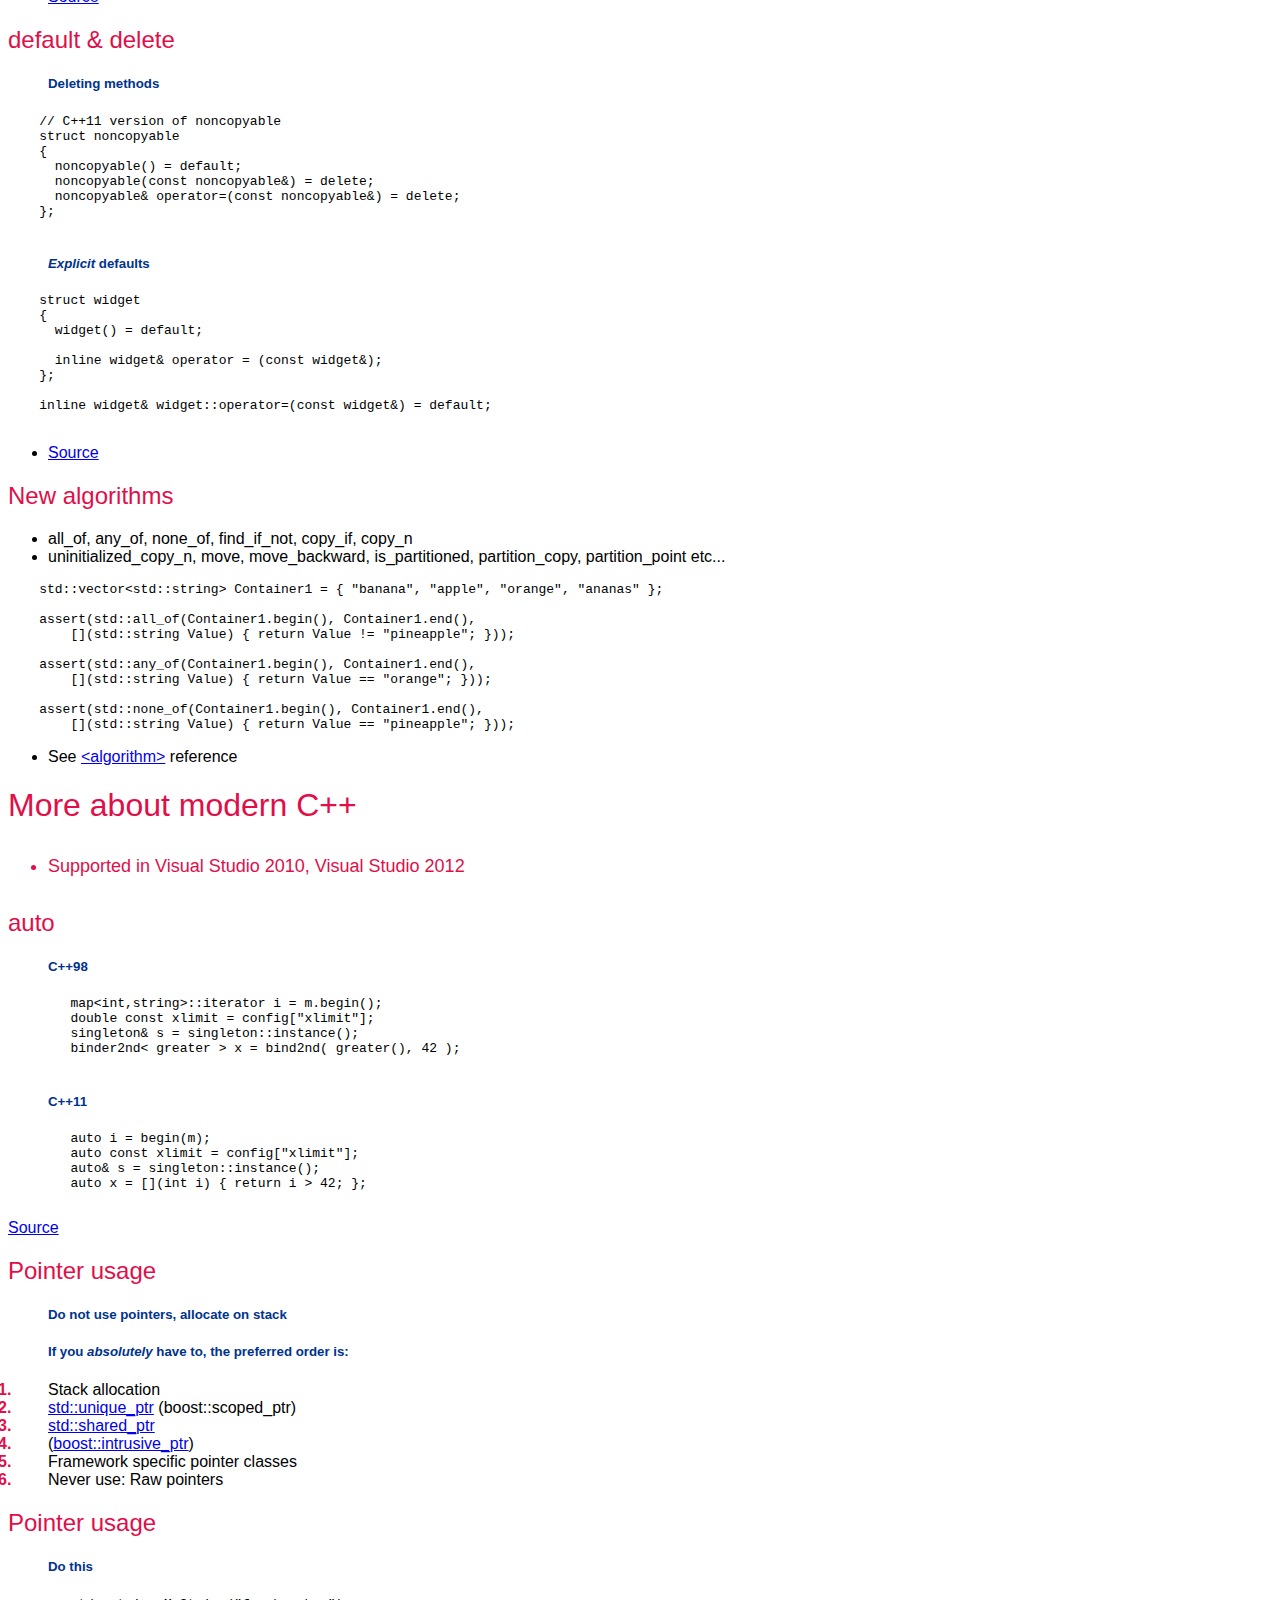
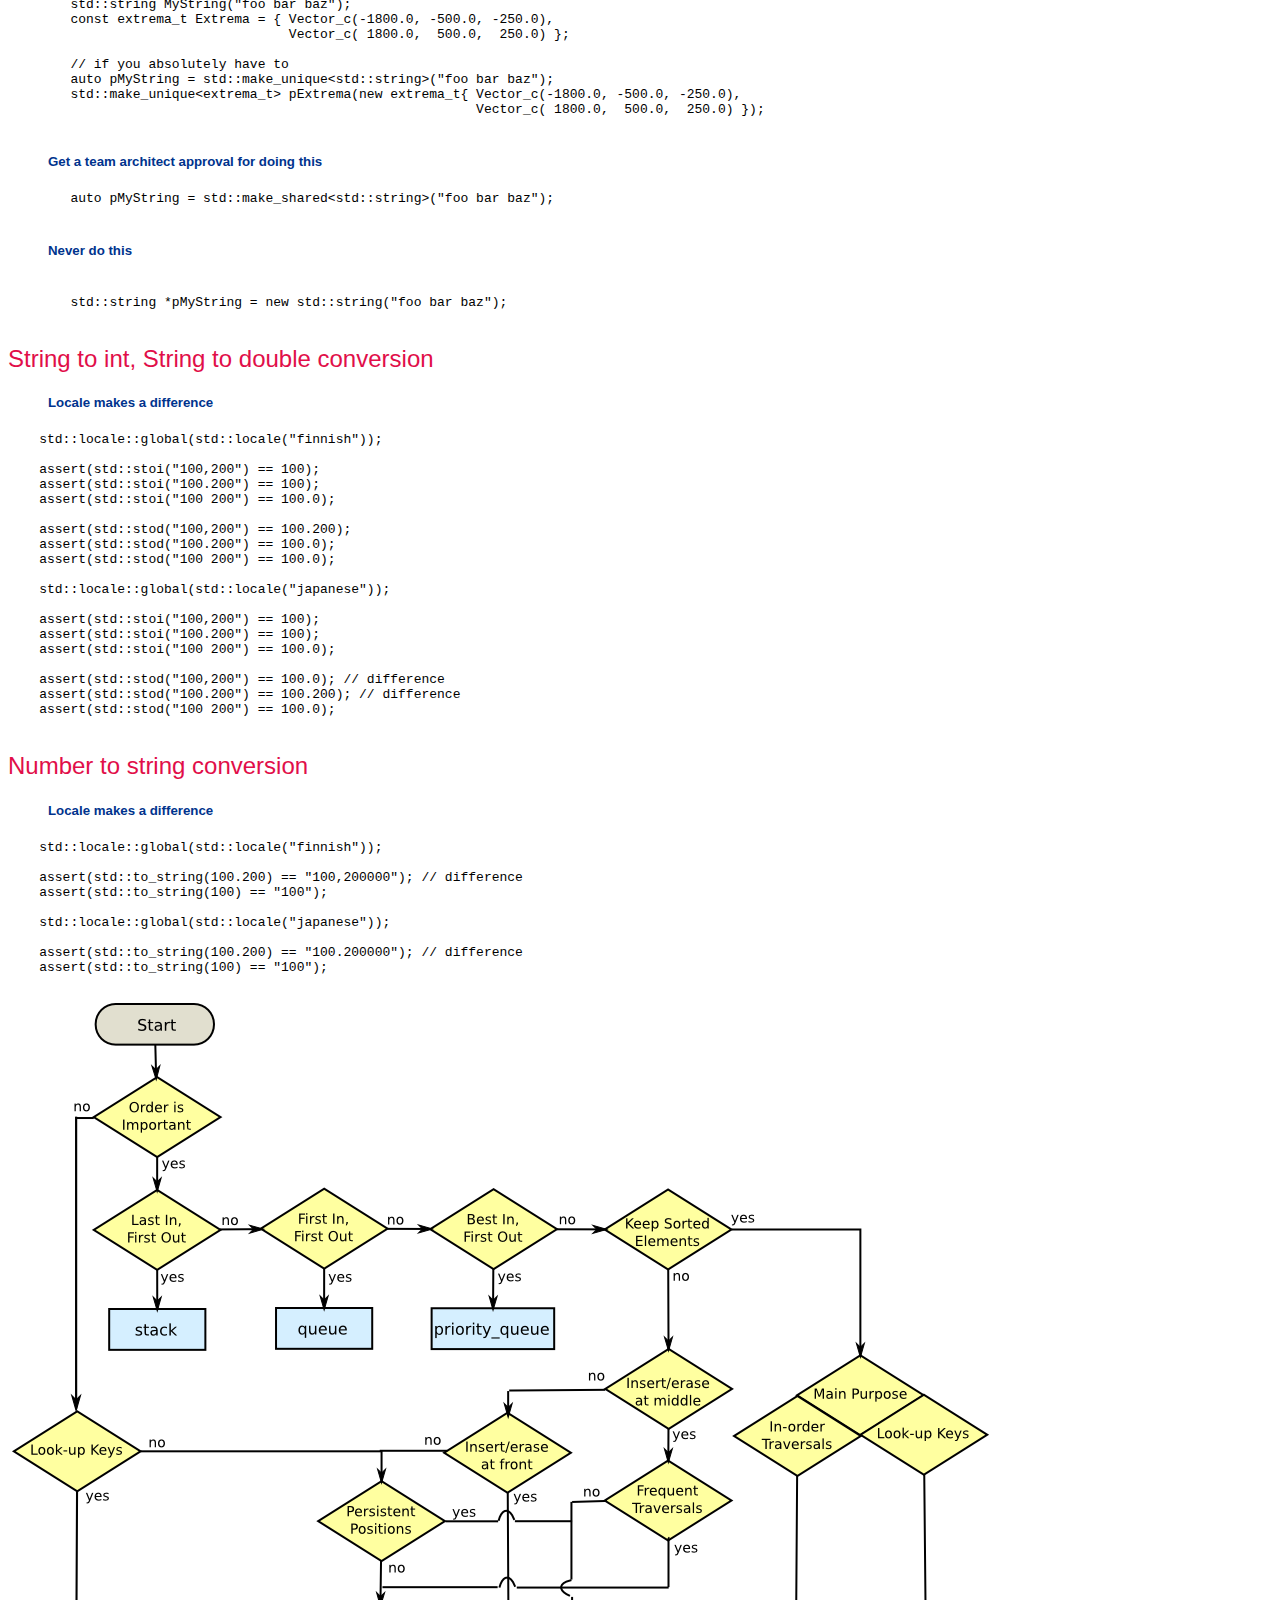
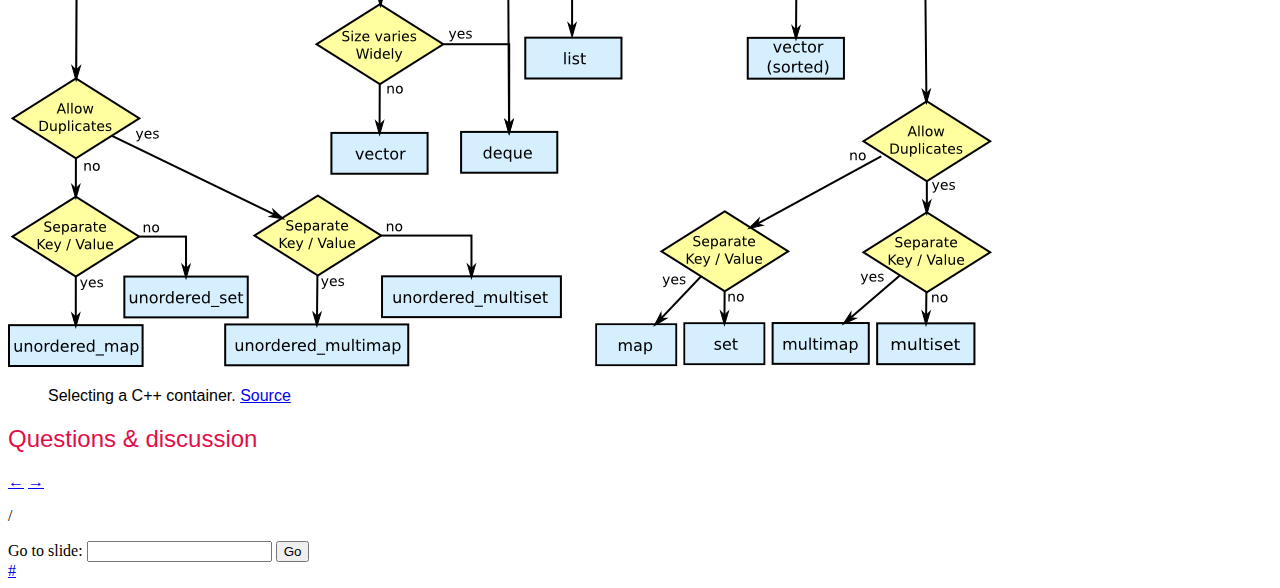
==== commit 50e6a71f: "Add more slides" ====
--- a/cpp_vs2013.html
+++ b/cpp_vs2013.html
@@ -60,20 +60,19 @@
 		<li><h5>Introduction to C++ history</h5></li>
 	</ul>
 	<ul>
-		<li><h5>New features of C++11</h5>
+		<li><h5>New features of C++11 in VS2013</h5>
 			<ul>
 				<li>Uniform initialization</li>
 				<li>Range-based for</li>
 				<li>Enum class</li>
 				<li>Delegating constructor</li>
+				<li>final, override, default, delete</li>
 				<li>STL algorithms</li>
-				<li>Other cool features!</li>
 			</ul>
 		</li>
-		<li><h5>Modern C++</h5>
+		<li><h5>Modern C++ (VS2010/VS2012)</h5>
 			<ul>
 				<li>auto</li>
-				<li>range-based for</li>
 				<li>Pointer usage</li>
 				<li>Algorithm usage</li>
 			</ul>
@@ -113,6 +112,11 @@
 	<h2>Visual Studio C++11/C++14 support</h2>
 	<img src="img/Updated_Conformance_Map.png" alt="" />
     <a href="http://blogs.msdn.com/b/vcblog/archive/2013/11/18/announcing-the-visual-c-compiler-november-2013-ctp.aspx">Announcing the Visual C++ Compiler November 2013 CTP</a>
+</section>
+
+<!-- next slide -->
+<section class="slide">
+	<h1>New features of C++11 in VS2013</h1>
 </section>
 
 <!-- next slide -->
@@ -303,7 +307,7 @@
     };
     </pre>
 	<ul>
-		<li><a href="http://en.cppreference.com/w/cpp/language/final">Source</li>
+		<li><a href="http://en.cppreference.com/w/cpp/language/final">Source</a></li>
 	</ul>
 </section>
 
@@ -354,7 +358,7 @@
     </pre>
 
 	<ul>
-		<li><a href="http://msdn.microsoft.com/en-us/library/dn457344.aspx">Source</li>
+		<li><a href="http://msdn.microsoft.com/en-us/library/dn457344.aspx">Source</a></li>
 	</ul>
 </section>
 
@@ -383,25 +387,124 @@
 
 <!-- next slide -->
 <section class="slide">
-<h2>auto</h2>
-<h5>C++98</h5>
-<pre class="brush: c++">
-map&lt;int,string>::iterator i = m.begin();
-double const xlimit = config["xlimit"];
-singleton& s = singleton::instance();
-binder2nd< greater > x = bind2nd( greater(), 42 );
-</pre>
-<h5>C++11</h5>
-<pre class="brush: c++">
-auto i = begin(m);
-auto const xlimit = config["xlimit"];
-auto& s = singleton::instance();
-auto x = [](int i) { return i > 42; };
-</pre>
-<a href="http://herbsutter.com/elements-of-modern-c-style/">Source</a>
-
-</section>
-
+                
+	<h1>More about modern C++
+	<ul>
+		<li style="font-size:large">Supported in Visual Studio 2010, Visual Studio 2012</li>
+	</ul></h1>
+</section>
+
+<!-- next slide -->
+<section class="slide">
+    <h2>auto</h2>
+    <h5>C++98</h5>
+    <pre class="brush: c++">
+        map&lt;int,string>::iterator i = m.begin();
+        double const xlimit = config["xlimit"];
+        singleton& s = singleton::instance();
+        binder2nd< greater > x = bind2nd( greater(), 42 );
+    </pre>
+    <h5>C++11</h5>
+    <pre class="brush: c++">
+        auto i = begin(m);
+        auto const xlimit = config["xlimit"];
+        auto& s = singleton::instance();
+        auto x = [](int i) { return i > 42; };
+    </pre>
+    <a href="http://herbsutter.com/elements-of-modern-c-style/">Source</a>
+
+</section>
+
+<!-- next slide -->
+<section class="slide">
+    <h2>Pointer usage</h2>
+    <h5>Do not use pointers, allocate on stack</h5>
+    <p></p>
+    <h5>If you <em>absolutely</em> have to, the preferred order is:</h5>
+    <ol>
+        <li>Stack allocation</li>
+        <li><a href="http://en.cppreference.com/w/cpp/memory/unique_ptr">std::unique_ptr</a> (boost::scoped_ptr)</li>
+        <li><a href="http://en.cppreference.com/w/cpp/memory/shared_ptr">std::shared_ptr</a></li>
+        <li>(<a href="http://www.boost.org/doc/libs/1_55_0/libs/smart_ptr/intrusive_ptr.html">boost::intrusive_ptr</a>)</li>
+        <li>Framework specific pointer classes</li>
+        <li>Never use: Raw pointers</li>
+    </ol>
+</section>
+
+<!-- next slide -->
+<section class="slide">
+    <h2>Pointer usage</h2>
+    <h5>Do this</h5>
+    <pre class="brush: c++">
+        std::string MyString("foo bar baz");
+        const extrema_t Extrema = { Vector_c(-1800.0, -500.0, -250.0),
+                                    Vector_c( 1800.0,  500.0,  250.0) };
+        
+        // if you absolutely have to
+        auto pMyString = std::make_unique&lt;std::string>("foo bar baz");
+        std::make_unique&lt;extrema_t> pExtrema(new extrema_t{ Vector_c(-1800.0, -500.0, -250.0),
+                                                            Vector_c( 1800.0,  500.0,  250.0) });
+    </pre>
+    <h5>Get a team architect approval for doing this</h5>
+    <pre class="brush: c++">
+        auto pMyString = std::make_shared&lt;std::string>("foo bar baz");
+    </pre>
+    <h5>Never do this</h5>
+    <pre class="brush: c++">        
+        std::string *pMyString = new std::string("foo bar baz");
+    </pre>
+</section>
+
+<!-- next slide -->
+<section class="slide">
+    <h2>String to int, String to double conversion</h2>
+    <h5>Locale makes a difference</h5>
+    <pre class="brush: c++">
+    std::locale::global(std::locale("finnish"));
+
+    assert(std::stoi("100,200") == 100);
+    assert(std::stoi("100.200") == 100);
+    assert(std::stoi("100 200") == 100.0);
+
+    assert(std::stod("100,200") == 100.200);
+    assert(std::stod("100.200") == 100.0);
+    assert(std::stod("100 200") == 100.0);
+
+    std::locale::global(std::locale("japanese"));
+
+    assert(std::stoi("100,200") == 100);
+    assert(std::stoi("100.200") == 100);
+    assert(std::stoi("100 200") == 100.0);
+
+    assert(std::stod("100,200") == 100.0); // difference
+    assert(std::stod("100.200") == 100.200); // difference
+    assert(std::stod("100 200") == 100.0);
+    </pre>
+</section>
+
+<!-- next slide -->
+<section class="slide">
+    <h2>Number to string conversion</h2>
+    <h5>Locale makes a difference</h5>
+    <pre class="brush: c++">
+    std::locale::global(std::locale("finnish"));
+
+    assert(std::to_string(100.200) == "100,200000"); // difference
+    assert(std::to_string(100) == "100");
+
+    std::locale::global(std::locale("japanese"));
+
+    assert(std::to_string(100.200) == "100.200000"); // difference
+    assert(std::to_string(100) == "100");
+    </pre>
+</section>
+
+<!-- next slide -->
+<section class="slide">
+    <img src="img/STLcontainerChoices.png" alt="" />
+    <p>Selecting a C++ container. <a href="http://www.cim.mcgill.ca/~mpersson/cxx_diagrams.html">Source</a></p>
+</section>
+    
 <section class="slide">
 	<h2>Questions & discussion</h2>
 </section>
--- a/css/tekla.css
+++ b/css/tekla.css
@@ -0,0 +1,107 @@
+﻿@charset "UTF-8";
+
+.deck-container .overview {
+  font-size: 80%;
+  border: 1px;
+  border-style: solid;
+  margin: 20px 10px;
+  padding: 20px;
+}
+
+.deck-container .slide {
+  font-family: 'PT Sans', sans-serif;
+}
+
+.deck-container .slide h1 {
+  color: rgb(225, 14, 73); /* Tekla Red */
+  border-bottom-color: #31B6E7;
+
+  font-weight: normal;
+  font-family: 'Rotis Sans Serif', sans-serif;
+}
+
+.deck-container .slide h2 {
+  color: rgb(225, 14, 73); /* Tekla Red */
+  border-bottom-color: #ccc;
+
+  font-weight: normal;
+  font-family: 'Rotis Sans Serif', sans-serif;
+}
+
+.deck-container .slide h3,
+.deck-container .slide h4,
+.deck-container .slide h5 {
+  color: rgb(0, 51, 141); /* Tekla Blue */
+
+  font-weight: 700;
+  font-family: 'Rotis Sans Serif', sans-serif;
+  padding-left: 40px;
+}
+
+
+.deck-container .slide p,
+.deck-container .slide ul,
+.deck-container .slide ol
+ {
+  padding-left: 40px;
+}
+
+.slide ul li
+ {
+  list-style-image: url('../img/arrow-right.png');
+}
+
+.slide ol
+ {
+    counter-reset: item;
+}
+.slide ol li
+ {
+    list-style: none;
+    display: block;
+}
+.slide ol li:before {
+  content: counter(item) ". ";
+  counter-increment: item;
+  display: block;
+  position: relative;
+  max-width: 0px;
+  max-height: 0px;
+  left: -50px;
+  top: -0px;
+  color: rgb(225, 14, 73); /* Tekla Red */
+  font-weight: bold;
+}
+
+.table-solid table, .table-solid  td, .table-solid  th {
+  border: solid;
+  border-color: rgb(154, 155, 156); /* Tekla Gray */
+  text-align:left;
+  border-width: 1px;
+  padding-left: 5px;
+  padding-right: 5px;
+}
+
+.deck-container blockquote p  {
+font-size: 50%;
+font-style: normal;
+}
+
+.deck-container blockquote h5  {
+font-size: 50%;
+font-style: normal;
+}
+
+.deck-container blockquote small {
+  font-size: 40%;
+  color: #999999;
+  padding-left: 10px;
+}
+
+.on-slide-0 .title-page{
+    top: 70%;
+    width: 80%;
+    position: absolute;
+}
+
+
